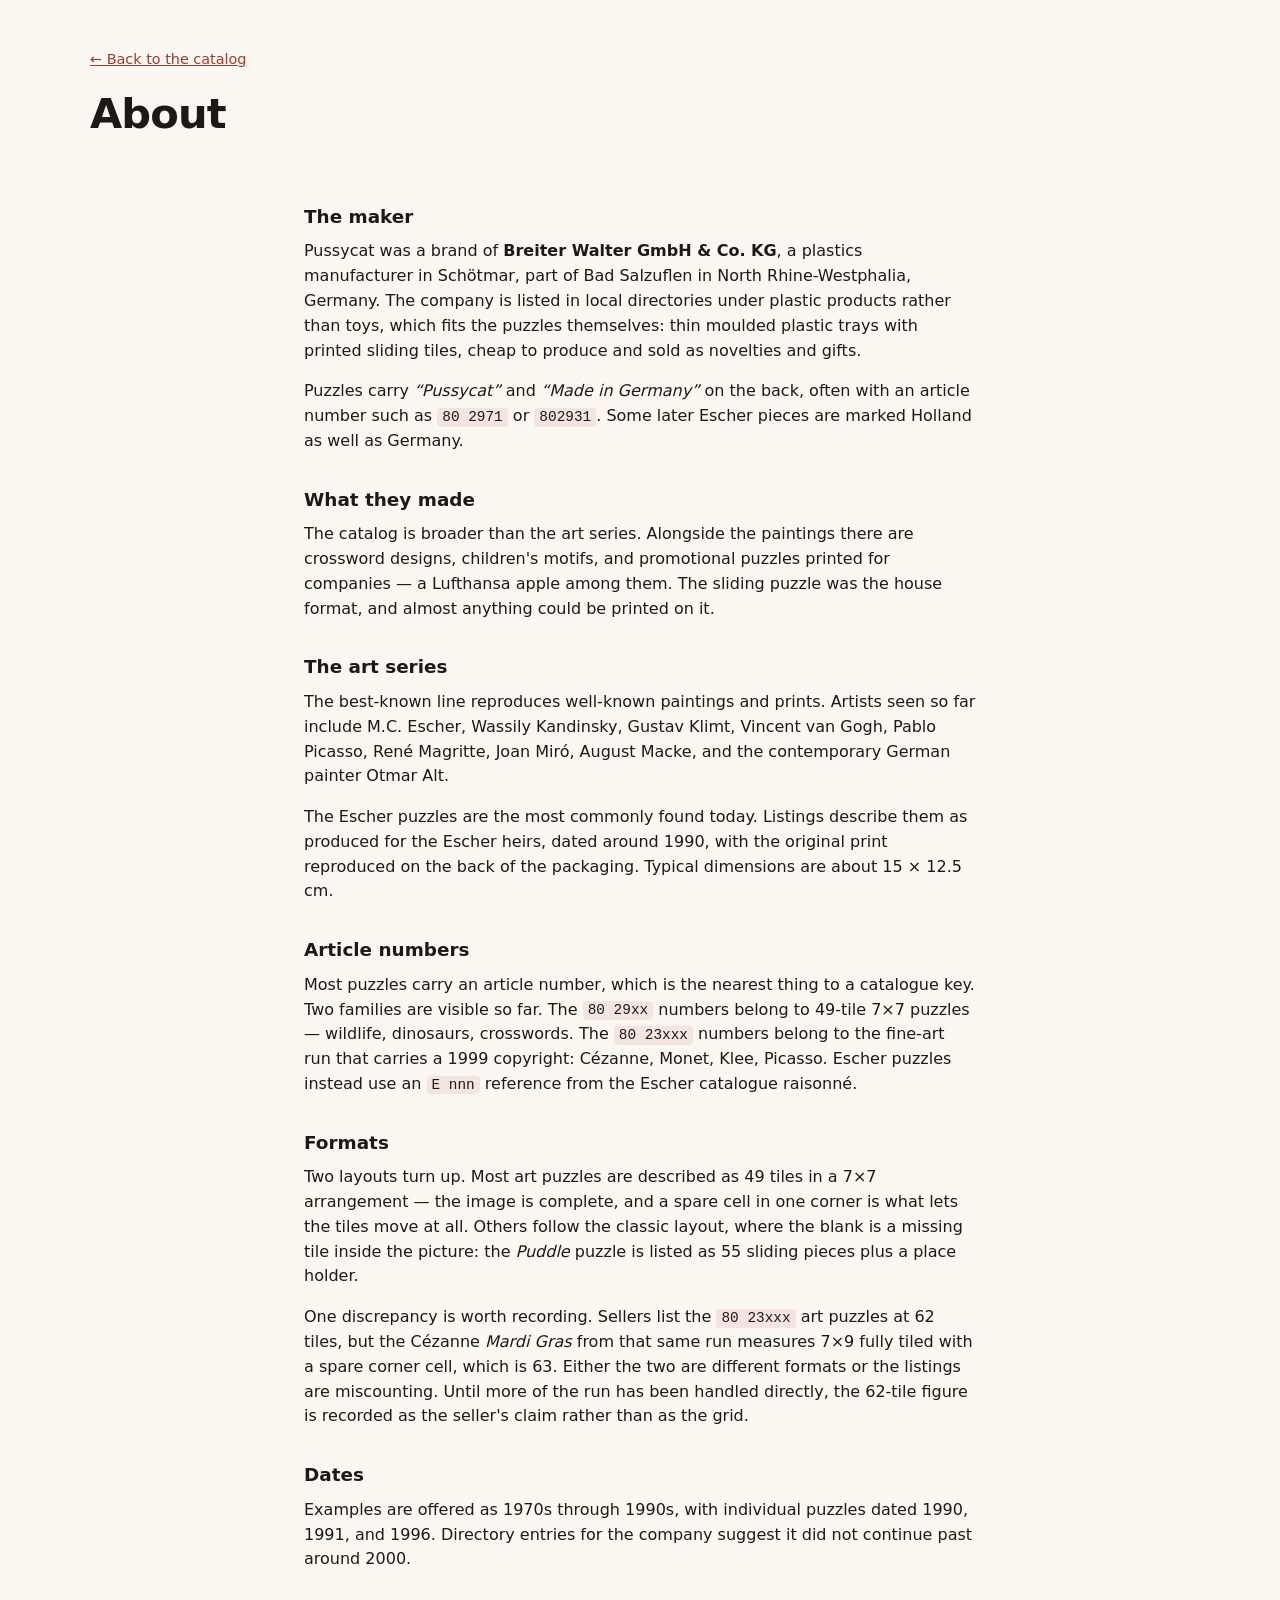
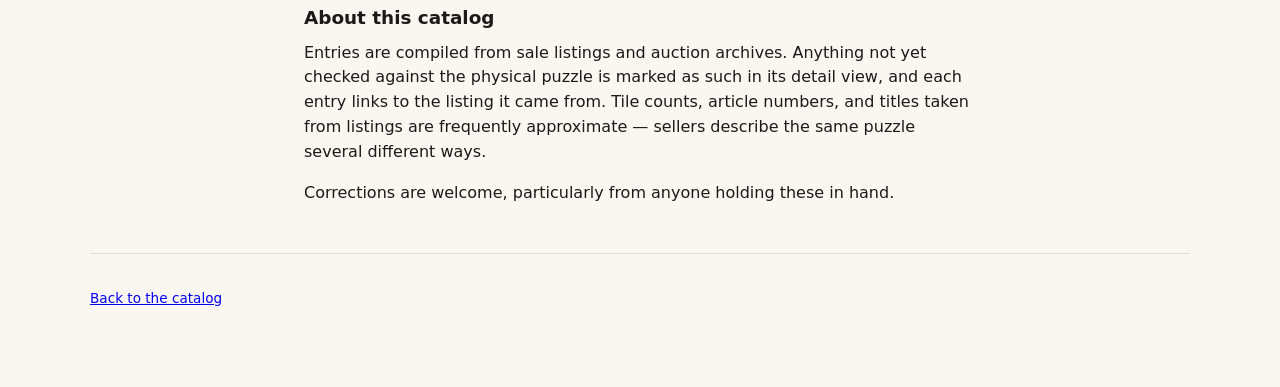
==== src/about.html @ fff062f6 "Expand catalog to 52 entries with images, add checklist page Scraped the eBay listing corpus (57 lis" ====
<!DOCTYPE html>
<html lang="en">
<head>
  <meta charset="utf-8">
  <meta name="viewport" content="width=device-width, initial-scale=1">
  <title>About — Pussycat Slide Puzzles</title>
  <meta name="description" content="About Pussycat, the Bad Salzuflen maker of sliding tile puzzles.">
  <link rel="stylesheet" href="assets/css/style.css">
</head>
<body>
  <header class="masthead">
    <p class="masthead__back"><a href="index.html">← Back to the catalog</a></p>
    <h1 class="masthead__title">About</h1>
  </header>

  <main class="prose">
    <h2>The maker</h2>
    <p>
      Pussycat was a brand of <strong>Breiter Walter GmbH &amp; Co.&nbsp;KG</strong>,
      a plastics manufacturer in Schötmar, part of Bad Salzuflen in North
      Rhine-Westphalia, Germany. The company is listed in local directories
      under plastic products rather than toys, which fits the puzzles
      themselves: thin moulded plastic trays with printed sliding tiles, cheap
      to produce and sold as novelties and gifts.
    </p>
    <p>
      Puzzles carry <q>Pussycat</q> and <q>Made in Germany</q> on the back,
      often with an article number such as <code>80 2971</code> or
      <code>802931</code>. Some later Escher pieces are marked Holland as well
      as Germany.
    </p>

    <h2>What they made</h2>
    <p>
      The catalog is broader than the art series. Alongside the paintings there
      are crossword designs, children's motifs, and promotional puzzles printed
      for companies — a Lufthansa apple among them. The sliding puzzle was the
      house format, and almost anything could be printed on it.
    </p>

    <h2>The art series</h2>
    <p>
      The best-known line reproduces well-known paintings and prints. Artists
      seen so far include M.C. Escher, Wassily Kandinsky, Gustav Klimt, Vincent
      van Gogh, Pablo Picasso, René Magritte, Joan Miró, August Macke, and the
      contemporary German painter Otmar Alt.
    </p>
    <p>
      The Escher puzzles are the most commonly found today. Listings describe
      them as produced for the Escher heirs, dated around 1990, with the
      original print reproduced on the back of the packaging. Typical
      dimensions are about 15 × 12.5 cm.
    </p>

    <h2>Article numbers</h2>
    <p>
      Most puzzles carry an article number, which is the nearest thing to a
      catalogue key. Two families are visible so far. The <code>80&nbsp;29xx</code>
      numbers belong to 49-tile 7×7 puzzles — wildlife, dinosaurs, crosswords.
      The <code>80&nbsp;23xxx</code> numbers belong to the fine-art run that
      carries a 1999 copyright: Cézanne, Monet, Klee, Picasso. Escher puzzles
      instead use an <code>E&nbsp;nnn</code> reference from the Escher
      catalogue raisonné.
    </p>

    <h2>Formats</h2>
    <p>
      Two layouts turn up. Most art puzzles are described as 49 tiles in a 7×7
      arrangement — the image is complete, and a spare cell in one corner is
      what lets the tiles move at all. Others follow the classic layout, where
      the blank is a missing tile inside the picture: the <em>Puddle</em>
      puzzle is listed as 55 sliding pieces plus a place holder.
    </p>
    <p>
      One discrepancy is worth recording. Sellers list the
      <code>80&nbsp;23xxx</code> art puzzles at 62 tiles, but the Cézanne
      <em>Mardi Gras</em> from that same run measures 7×9 fully tiled with a
      spare corner cell, which is 63. Either the two are different formats or
      the listings are miscounting. Until more of the run has been handled
      directly, the 62-tile figure is recorded as the seller's claim rather
      than as the grid.
    </p>

    <h2>Dates</h2>
    <p>
      Examples are offered as 1970s through 1990s, with individual puzzles
      dated 1990, 1991, and 1996. Directory entries for the company suggest it
      did not continue past around 2000.
    </p>

    <h2>About this catalog</h2>
    <p>
      Entries are compiled from sale listings and auction archives. Anything
      not yet checked against the physical puzzle is marked as such in its
      detail view, and each entry links to the listing it came from. Tile
      counts, article numbers, and titles taken from listings are frequently
      approximate — sellers describe the same puzzle several different ways.
    </p>
    <p>
      Corrections are welcome, particularly from anyone holding these in hand.
    </p>
  </main>

  <footer class="colophon">
    <p><a href="index.html">Back to the catalog</a></p>
  </footer>
</body>
</html>
---- src/assets/css/style.css ----
/* Pussycat slide puzzle catalog
   Plain CSS, no build step (D-005). */

:root {
  --ink: #1c1a18;
  --ink-soft: #6b6560;
  --paper: #faf7f2;
  --card: #ffffff;
  --line: #e2dcd3;
  --accent: #9c3d2e;
  --accent-soft: #f3e4e0;
  --radius: 10px;
  --shadow: 0 1px 2px rgba(28, 26, 24, 0.06), 0 6px 16px rgba(28, 26, 24, 0.06);
}

@media (prefers-color-scheme: dark) {
  :root {
    --ink: #f0ece6;
    --ink-soft: #a49d95;
    --paper: #171513;
    --card: #211e1b;
    --line: #35302b;
    --accent: #e08573;
    --accent-soft: #3a2621;
    --shadow: 0 1px 2px rgba(0, 0, 0, 0.4), 0 6px 16px rgba(0, 0, 0, 0.3);
  }
}

* { box-sizing: border-box; }

body {
  margin: 0;
  padding: 0 1.25rem 4rem;
  background: var(--paper);
  color: var(--ink);
  font: 16px/1.55 system-ui, -apple-system, "Segoe UI", sans-serif;
}

main, .masthead, .colophon { max-width: 1100px; margin-inline: auto; }

/* Masthead ---------------------------------------------------------------- */

.masthead { padding: 3rem 0 1.5rem; }

.masthead__title {
  margin: 0;
  font-size: clamp(1.9rem, 4vw, 2.6rem);
  letter-spacing: -0.02em;
}

.masthead__tagline { margin: 0.4rem 0 0; color: var(--ink-soft); }

/* Controls ---------------------------------------------------------------- */

.controls {
  border-top: 1px solid var(--line);
  border-bottom: 1px solid var(--line);
  padding: 1.25rem 0;
  margin-bottom: 1.5rem;
}

.controls__row {
  display: flex;
  gap: 1rem;
  flex-wrap: wrap;
  margin-bottom: 1rem;
}

.field { display: flex; flex-direction: column; gap: 0.35rem; flex: 1 1 18rem; }
.field--narrow { flex: 0 1 11rem; }

.field__label {
  font-size: 0.78rem;
  text-transform: uppercase;
  letter-spacing: 0.06em;
  color: var(--ink-soft);
}

input[type="search"], select {
  font: inherit;
  color: inherit;
  padding: 0.55rem 0.7rem;
  background: var(--card);
  border: 1px solid var(--line);
  border-radius: var(--radius);
}

input[type="search"]:focus-visible,
select:focus-visible,
.chip:focus-visible,
button:focus-visible {
  outline: 2px solid var(--accent);
  outline-offset: 2px;
}

.filters { display: flex; flex-wrap: wrap; gap: 1.25rem 2rem; }

.filter { border: 0; padding: 0; margin: 0; }

.filter__legend {
  padding: 0;
  font-size: 0.78rem;
  text-transform: uppercase;
  letter-spacing: 0.06em;
  color: var(--ink-soft);
  margin-bottom: 0.45rem;
}

.filter__options { display: flex; flex-wrap: wrap; gap: 0.4rem; }

.chip {
  font: inherit;
  font-size: 0.88rem;
  color: inherit;
  background: var(--card);
  border: 1px solid var(--line);
  border-radius: 999px;
  padding: 0.3rem 0.75rem;
  cursor: pointer;
}

.chip:hover { border-color: var(--accent); }

.chip[aria-pressed="true"] {
  background: var(--accent-soft);
  border-color: var(--accent);
  color: var(--accent);
  font-weight: 600;
}

.clear {
  margin-top: 1rem;
  font: inherit;
  font-size: 0.85rem;
  color: var(--accent);
  background: none;
  border: 0;
  padding: 0;
  cursor: pointer;
  text-decoration: underline;
}

/* Grid -------------------------------------------------------------------- */

.count, .status, .empty { color: var(--ink-soft); font-size: 0.9rem; }
.status:empty { display: none; }
.count { margin: 0 0 1rem; }
.empty { padding: 3rem 0; text-align: center; }

.grid {
  display: grid;
  grid-template-columns: repeat(auto-fill, minmax(200px, 1fr));
  gap: 1.25rem;
}

.card { margin: 0; display: flex; }
.card[hidden] { display: none; }

.card__open {
  display: flex;
  flex-direction: column;
  width: 100%;
  height: 100%;
  padding: 0;
  text-align: left;
  font: inherit;
  color: inherit;
  background: var(--card);
  border: 1px solid var(--line);
  border-radius: var(--radius);
  overflow: hidden;
  cursor: pointer;
  transition: transform 0.12s ease, box-shadow 0.12s ease;
}

.card__open:hover {
  transform: translateY(-2px);
  box-shadow: var(--shadow);
  border-color: var(--accent);
}

.card__media {
  display: block;
  width: 100%;
  aspect-ratio: 4 / 3;
  background: var(--accent-soft);
  overflow: hidden;
}

/* The ratio is pinned on the image itself, not just the wrapper: listing
   photos arrive in wildly different shapes and would otherwise set the card
   height, leaving the grid ragged. */
.card__media img {
  display: block;
  width: 100%;
  height: 100%;
  aspect-ratio: 4 / 3;
  object-fit: cover;
}

.card__media--empty {
  display: grid;
  place-items: center;
  color: var(--ink-soft);
}

.card__placeholder { font-size: 1.1rem; letter-spacing: 0.05em; }

.card__body { display: block; padding: 0.8rem 0.9rem 1rem; }
.card__name { display: block; font-weight: 600; }
.card__artist { display: block; color: var(--ink-soft); font-size: 0.9rem; }

.card__meta {
  display: block;
  margin-top: 0.4rem;
  font-size: 0.8rem;
  color: var(--ink-soft);
}

/* Detail modal ------------------------------------------------------------ */

.detail {
  width: min(680px, calc(100vw - 2rem));
  padding: 0;
  border: 1px solid var(--line);
  border-radius: var(--radius);
  background: var(--card);
  color: var(--ink);
}

.detail::backdrop { background: rgba(0, 0, 0, 0.55); }

.modal { padding: 1.75rem; position: relative; }

.modal__close {
  position: absolute;
  top: 0.6rem;
  right: 0.75rem;
  font-size: 1.6rem;
  line-height: 1;
  color: var(--ink-soft);
  background: none;
  border: 0;
  cursor: pointer;
}

.modal__title { margin: 0 2rem 1rem 0; font-size: 1.5rem; }

.modal__images {
  display: grid;
  grid-template-columns: repeat(auto-fit, minmax(220px, 1fr));
  gap: 0.75rem;
}

.modal__images:empty { display: none; }

.modal__image { width: 100%; border-radius: 6px; display: block; }

.facts {
  display: grid;
  grid-template-columns: auto 1fr;
  gap: 0.35rem 1rem;
  margin: 1.25rem 0 0;
}

.facts dt { color: var(--ink-soft); font-size: 0.85rem; }
.facts dd { margin: 0; }

.modal__description { margin: 1.25rem 0 0; }

.modal__sources { margin: 1.25rem 0 0; font-size: 0.82rem; color: var(--ink-soft); }
.modal__sources a { color: var(--accent); }

.modal__unverified {
  margin: -0.5rem 0 1rem;
  padding: 0.5rem 0.7rem;
  font-size: 0.82rem;
  color: var(--ink-soft);
  background: var(--accent-soft);
  border-radius: 6px;
}

/* About page -------------------------------------------------------------- */

.masthead__back { margin: 0 0 0.75rem; font-size: 0.9rem; }
.masthead__back a, .masthead__tagline a { color: var(--accent); }

/* Checklist --------------------------------------------------------------- */

.checklist { max-width: 46rem; columns: 2; column-gap: 2.5rem; }

.checklist__group { break-inside: avoid; margin: 0 0 1.5rem; }

.checklist__heading {
  margin: 0 0 0.4rem;
  font-size: 0.95rem;
  border-bottom: 1px solid var(--line);
  padding-bottom: 0.2rem;
}

.checklist__tally { float: right; color: var(--ink-soft); font-weight: 400; }

.checklist__list { list-style: none; margin: 0; padding: 0; }

.checklist__item {
  display: grid;
  grid-template-columns: 1.1rem 1fr;
  gap: 0.1rem 0.5rem;
  padding: 0.22rem 0;
  font-size: 0.88rem;
}

.checklist__box {
  width: 0.85rem;
  height: 0.85rem;
  margin-top: 0.2rem;
  border: 1px solid var(--ink-soft);
  border-radius: 2px;
  text-align: center;
  line-height: 0.8rem;
  font-size: 0.8rem;
}

.checklist__item.is-owned .checklist__name { font-weight: 600; }

.checklist__notes {
  grid-column: 2;
  font-size: 0.75rem;
  color: var(--ink-soft);
}

.checklist__notes:empty { display: none; }

@media (max-width: 640px) {
  .checklist { columns: 1; }
}

@media print {
  .no-print { display: none; }
  body { padding: 0; font-size: 11pt; background: #fff; color: #000; }
  .checklist__box { border-color: #000; }
  .checklist__notes { color: #444; }
}

.prose { max-width: 42rem; }
.prose h2 { margin: 2rem 0 0.5rem; font-size: 1.15rem; }
.prose p { margin: 0 0 1rem; }
.prose code { font-size: 0.9em; background: var(--accent-soft); padding: 0.1em 0.35em; border-radius: 4px; }
.prose q { font-style: italic; }

/* Colophon ---------------------------------------------------------------- */

.colophon {
  margin-top: 3rem;
  padding-top: 1.25rem;
  border-top: 1px solid var(--line);
  font-size: 0.85rem;
  color: var(--ink-soft);
}

.colophon code { font-size: 0.95em; }
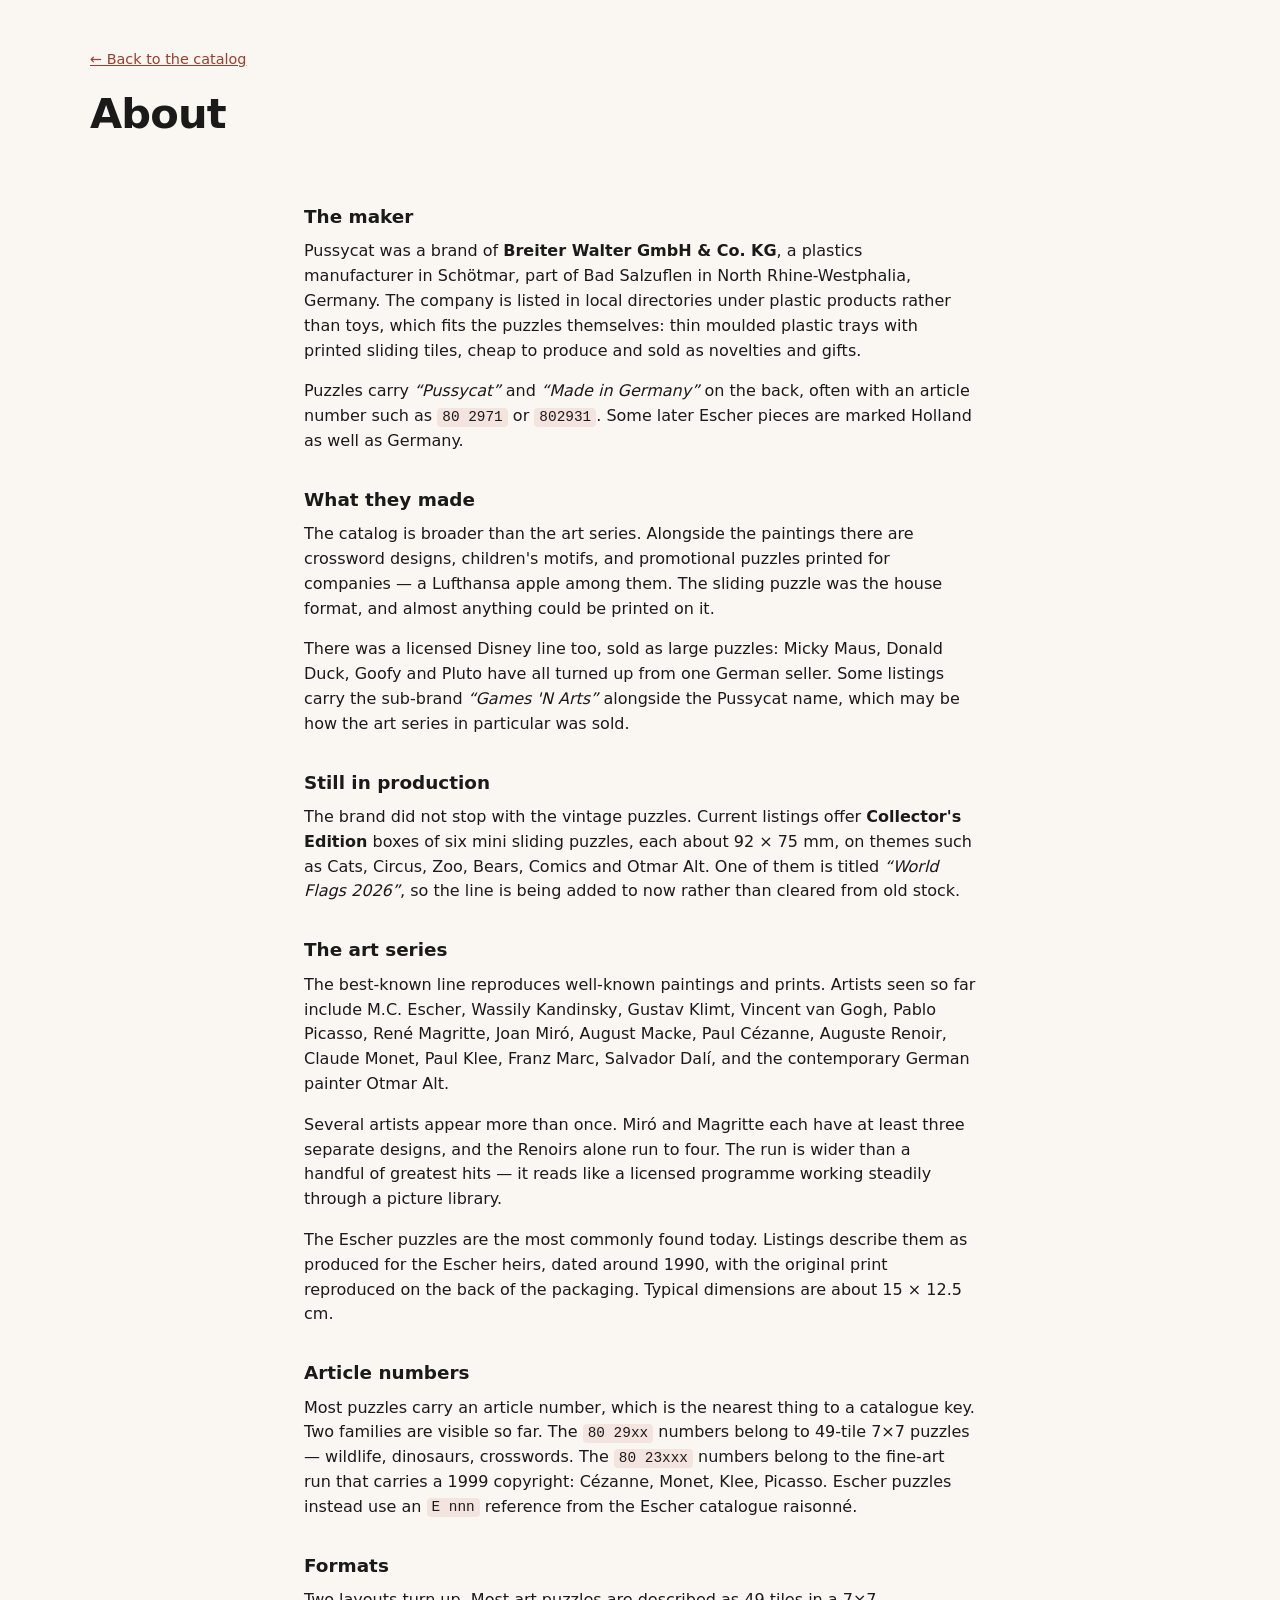
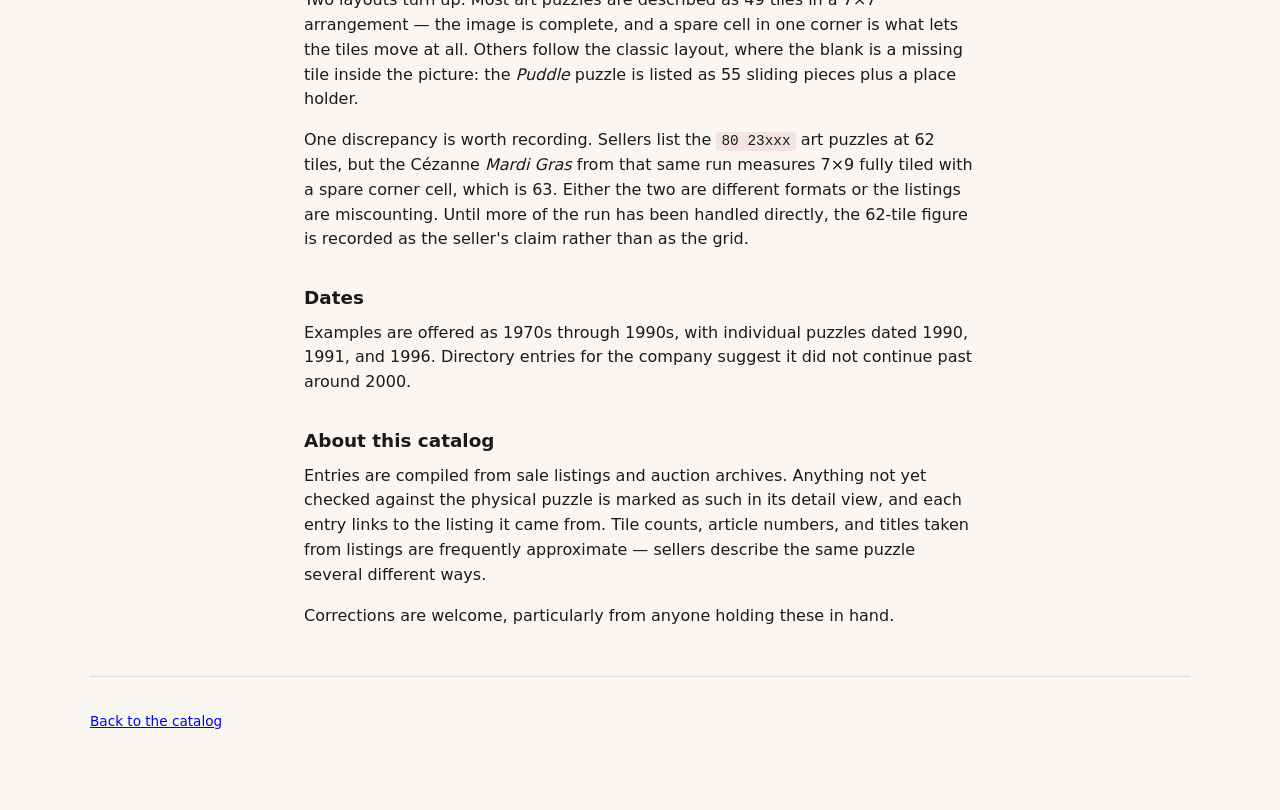
==== commit 8471dc8a: "new puzzles and puzzle management added (WIP)" ====
--- a/src/about.html
+++ b/src/about.html
@@ -37,13 +37,36 @@
       for companies — a Lufthansa apple among them. The sliding puzzle was the
       house format, and almost anything could be printed on it.
     </p>
+    <p>
+      There was a licensed Disney line too, sold as large puzzles: Micky Maus,
+      Donald Duck, Goofy and Pluto have all turned up from one German seller.
+      Some listings carry the sub-brand <q>Games&nbsp;'N Arts</q> alongside the
+      Pussycat name, which may be how the art series in particular was sold.
+    </p>
+
+    <h2>Still in production</h2>
+    <p>
+      The brand did not stop with the vintage puzzles. Current listings offer
+      <strong>Collector's Edition</strong> boxes of six mini sliding puzzles,
+      each about 92&nbsp;×&nbsp;75&nbsp;mm, on themes such as Cats, Circus,
+      Zoo, Bears, Comics and Otmar Alt. One of them is titled
+      <q>World Flags 2026</q>, so the line is being added to now rather than
+      cleared from old stock.
+    </p>
 
     <h2>The art series</h2>
     <p>
       The best-known line reproduces well-known paintings and prints. Artists
       seen so far include M.C. Escher, Wassily Kandinsky, Gustav Klimt, Vincent
-      van Gogh, Pablo Picasso, René Magritte, Joan Miró, August Macke, and the
-      contemporary German painter Otmar Alt.
+      van Gogh, Pablo Picasso, René Magritte, Joan Miró, August Macke, Paul
+      Cézanne, Auguste Renoir, Claude Monet, Paul Klee, Franz Marc, Salvador
+      Dalí, and the contemporary German painter Otmar Alt.
+    </p>
+    <p>
+      Several artists appear more than once. Miró and Magritte each have at
+      least three separate designs, and the Renoirs alone run to four. The run
+      is wider than a handful of greatest hits — it reads like a licensed
+      programme working steadily through a picture library.
     </p>
     <p>
       The Escher puzzles are the most commonly found today. Listings describe
--- a/src/assets/css/style.css
+++ b/src/assets/css/style.css
@@ -246,15 +246,39 @@
 
 .modal__title { margin: 0 2rem 1rem 0; font-size: 1.5rem; }
 
-.modal__images {
-  display: grid;
-  grid-template-columns: repeat(auto-fit, minmax(220px, 1fr));
-  gap: 0.75rem;
-}
-
-.modal__images:empty { display: none; }
-
-.modal__image { width: 100%; border-radius: 6px; display: block; }
+.gallery { margin-bottom: 0.25rem; }
+
+.gallery__main {
+  display: block;
+  width: 100%;
+  max-height: 55vh;
+  object-fit: contain;
+  border-radius: 6px;
+  background: var(--accent-soft);
+}
+
+.gallery__thumbs {
+  display: flex;
+  flex-wrap: wrap;
+  gap: 0.4rem;
+  margin-top: 0.5rem;
+}
+
+.gallery__thumb {
+  width: 62px;
+  height: 62px;
+  padding: 0;
+  border: 2px solid transparent;
+  border-radius: 5px;
+  background: var(--accent-soft);
+  cursor: pointer;
+  overflow: hidden;
+}
+
+.gallery__thumb img { width: 100%; height: 100%; object-fit: cover; display: block; }
+
+.gallery__thumb[aria-selected="true"] { border-color: var(--accent); }
+.gallery__thumb:hover { border-color: var(--ink-soft); }
 
 .facts {
   display: grid;
@@ -347,6 +371,13 @@
 .prose p { margin: 0 0 1rem; }
 .prose code { font-size: 0.9em; background: var(--accent-soft); padding: 0.1em 0.35em; border-radius: 4px; }
 .prose q { font-style: italic; }
+.prose a { color: var(--accent); }
+
+.callout {
+  padding: 0.8rem 1rem;
+  background: var(--accent-soft);
+  border-radius: var(--radius);
+}
 
 /* Colophon ---------------------------------------------------------------- */
 
@@ -359,3 +390,248 @@
 }
 
 .colophon code { font-size: 0.95em; }
+
+/* Annotate mode ----------------------------------------------------------- */
+
+.controls__row--end {
+  align-items: center;
+  justify-content: space-between;
+  margin-bottom: 0;
+  gap: 0.75rem;
+}
+.controls__row--end .clear { margin-top: 0; }
+
+.annotate-toggle {
+  font: inherit;
+  font-size: 0.85rem;
+  font-weight: 600;
+  margin-left: auto;
+  padding: 0.4rem 0.9rem;
+  color: var(--accent);
+  background: none;
+  border: 1px solid var(--accent);
+  border-radius: 999px;
+  cursor: pointer;
+}
+.annotate-toggle:hover { background: var(--accent-soft); }
+.annotate-toggle[aria-pressed="true"] {
+  background: var(--accent);
+  color: var(--paper);
+}
+
+.annobar {
+  border: 1px solid var(--accent);
+  background: var(--accent-soft);
+  border-radius: var(--radius);
+  padding: 0.9rem 1rem;
+  margin-bottom: 1.5rem;
+}
+.annobar[hidden] { display: none; }
+
+.annobar__inner {
+  display: flex;
+  flex-wrap: wrap;
+  gap: 0.75rem;
+  align-items: center;
+  justify-content: space-between;
+}
+
+.annobar__counts { font-size: 0.9rem; }
+.annobar__size { color: var(--ink-soft); margin-left: 0.5rem; font-size: 0.85rem; }
+.annobar__idle { color: var(--ink-soft); }
+
+.annobar__actions { display: flex; gap: 0.5rem; flex-wrap: wrap; }
+
+.annobar__btn, .annoedit__btn {
+  font: inherit;
+  font-size: 0.85rem;
+  padding: 0.35rem 0.8rem;
+  border: 1px solid var(--accent);
+  border-radius: 6px;
+  background: var(--card);
+  color: var(--accent);
+  cursor: pointer;
+}
+.annobar__btn:hover, .annoedit__btn:hover { background: var(--accent-soft); }
+.annobar__btn--quiet, .annoedit__btn--quiet {
+  border-color: var(--line);
+  color: var(--ink-soft);
+}
+
+.annobar__notes { display: block; margin-top: 0.85rem; }
+.annobar__notes textarea {
+  width: 100%;
+  font: inherit;
+  font-size: 0.9rem;
+  margin-top: 0.3rem;
+  padding: 0.45rem 0.6rem;
+  border: 1px solid var(--line);
+  border-radius: 6px;
+  background: var(--card);
+  color: var(--ink);
+  resize: vertical;
+}
+
+.annobar__warning {
+  margin: 0.75rem 0 0;
+  font-size: 0.85rem;
+  font-weight: 600;
+  color: var(--accent);
+}
+.annobar__warning--error { color: #b3261e; }
+
+/* Cards while annotating */
+
+.card--draggable .card__open { cursor: grab; }
+.card--draggable { position: relative; }
+.card.is-dragging { opacity: 0.4; }
+.card.is-drop-target .card__open { outline: 2px dashed var(--accent); outline-offset: 2px; }
+
+.card--deleted .card__open { opacity: 0.45; }
+.card--deleted .card__name { text-decoration: line-through; }
+
+.card__badge {
+  position: absolute;
+  top: 0.5rem;
+  left: 0.5rem;
+  background: var(--accent);
+  color: var(--paper);
+  font-size: 0.7rem;
+  font-weight: 700;
+  text-transform: uppercase;
+  letter-spacing: 0.05em;
+  padding: 0.15rem 0.45rem;
+  border-radius: 4px;
+}
+
+/* The per-entry editor */
+
+.annoedit {
+  border: 0;
+  border-radius: var(--radius);
+  padding: 0;
+  width: min(46rem, 92vw);
+  max-height: 88vh;
+  background: var(--card);
+  color: var(--ink);
+  box-shadow: var(--shadow);
+}
+.annoedit::backdrop { background: rgba(0, 0, 0, 0.55); }
+
+.annoedit__form { padding: 1.25rem 1.5rem 1.75rem; }
+
+.annoedit__head {
+  display: flex;
+  align-items: flex-start;
+  justify-content: space-between;
+  gap: 1rem;
+  border-bottom: 1px solid var(--line);
+  padding-bottom: 0.75rem;
+}
+.annoedit__title { margin: 0; font-size: 1.3rem; }
+.annoedit__id { margin: 0.2rem 0 0; font-size: 0.8rem; color: var(--ink-soft); }
+
+.annoedit__close {
+  font: inherit;
+  font-size: 1.6rem;
+  line-height: 1;
+  background: none;
+  border: 0;
+  color: var(--ink-soft);
+  cursor: pointer;
+  padding: 0 0.25rem;
+}
+
+.annoedit.is-deleted .annoedit__title { text-decoration: line-through; opacity: 0.6; }
+
+.annoedit__section { margin-top: 1.4rem; }
+
+.annoedit__legend {
+  margin: 0 0 0.6rem;
+  font-size: 0.78rem;
+  text-transform: uppercase;
+  letter-spacing: 0.06em;
+  color: var(--ink-soft);
+}
+
+.annoedit__field { display: block; margin-bottom: 0.9rem; }
+.annoedit__field.is-changed { border-left: 3px solid var(--accent); padding-left: 0.6rem; }
+
+.annoedit__field input[type="text"],
+.annoedit__field input[type="url"],
+.annoedit__field input[type="number"],
+.annoedit__field select,
+.annoedit__field textarea,
+.annoedit__input {
+  width: 100%;
+  font: inherit;
+  font-size: 0.92rem;
+  margin-top: 0.25rem;
+  padding: 0.4rem 0.55rem;
+  border: 1px solid var(--line);
+  border-radius: 6px;
+  background: var(--paper);
+  color: var(--ink);
+}
+.annoedit__field textarea { resize: vertical; }
+
+.annoedit__grid { display: flex; align-items: center; gap: 0.5rem; margin-top: 0.25rem; }
+.annoedit__grid input { width: 5rem; }
+
+.annoedit__check { display: flex; align-items: center; gap: 0.5rem; }
+.annoedit__check input { margin: 0; }
+.annoedit__field.annoedit__check { margin-bottom: 0.6rem; }
+
+.annoedit__hint {
+  display: block;
+  font-size: 0.8rem;
+  color: var(--ink-soft);
+  margin-top: 0.2rem;
+}
+
+.annoedit__reasons {
+  margin-top: 0.6rem;
+  padding-left: 1.6rem;
+  display: flex;
+  flex-wrap: wrap;
+  gap: 0.9rem;
+  align-items: center;
+}
+.annoedit__reasons[hidden] { display: none; }
+.annoedit__radio { display: flex; align-items: center; gap: 0.35rem; font-size: 0.9rem; }
+.annoedit__reasons .annoedit__input { flex: 1 1 100%; }
+
+.annoedit__images {
+  display: flex;
+  flex-wrap: wrap;
+  gap: 0.9rem;
+  margin-bottom: 0.75rem;
+}
+.annoedit__image {
+  margin: 0;
+  width: 8.5rem;
+  display: flex;
+  flex-direction: column;
+  gap: 0.35rem;
+}
+.annoedit__image img {
+  width: 100%;
+  aspect-ratio: 4 / 3;
+  object-fit: cover;
+  border-radius: 6px;
+  border: 1px solid var(--line);
+  background: var(--paper);
+}
+.annoedit__image.is-pending img { border-color: var(--accent); border-width: 2px; }
+.annoedit__image figcaption {
+  font-size: 0.72rem;
+  color: var(--ink-soft);
+  word-break: break-all;
+}
+.annoedit__new {
+  color: var(--accent);
+  font-weight: 700;
+  font-style: normal;
+  text-transform: uppercase;
+}
+.annoedit__empty { color: var(--ink-soft); font-size: 0.9rem; margin: 0 0 0.75rem; }
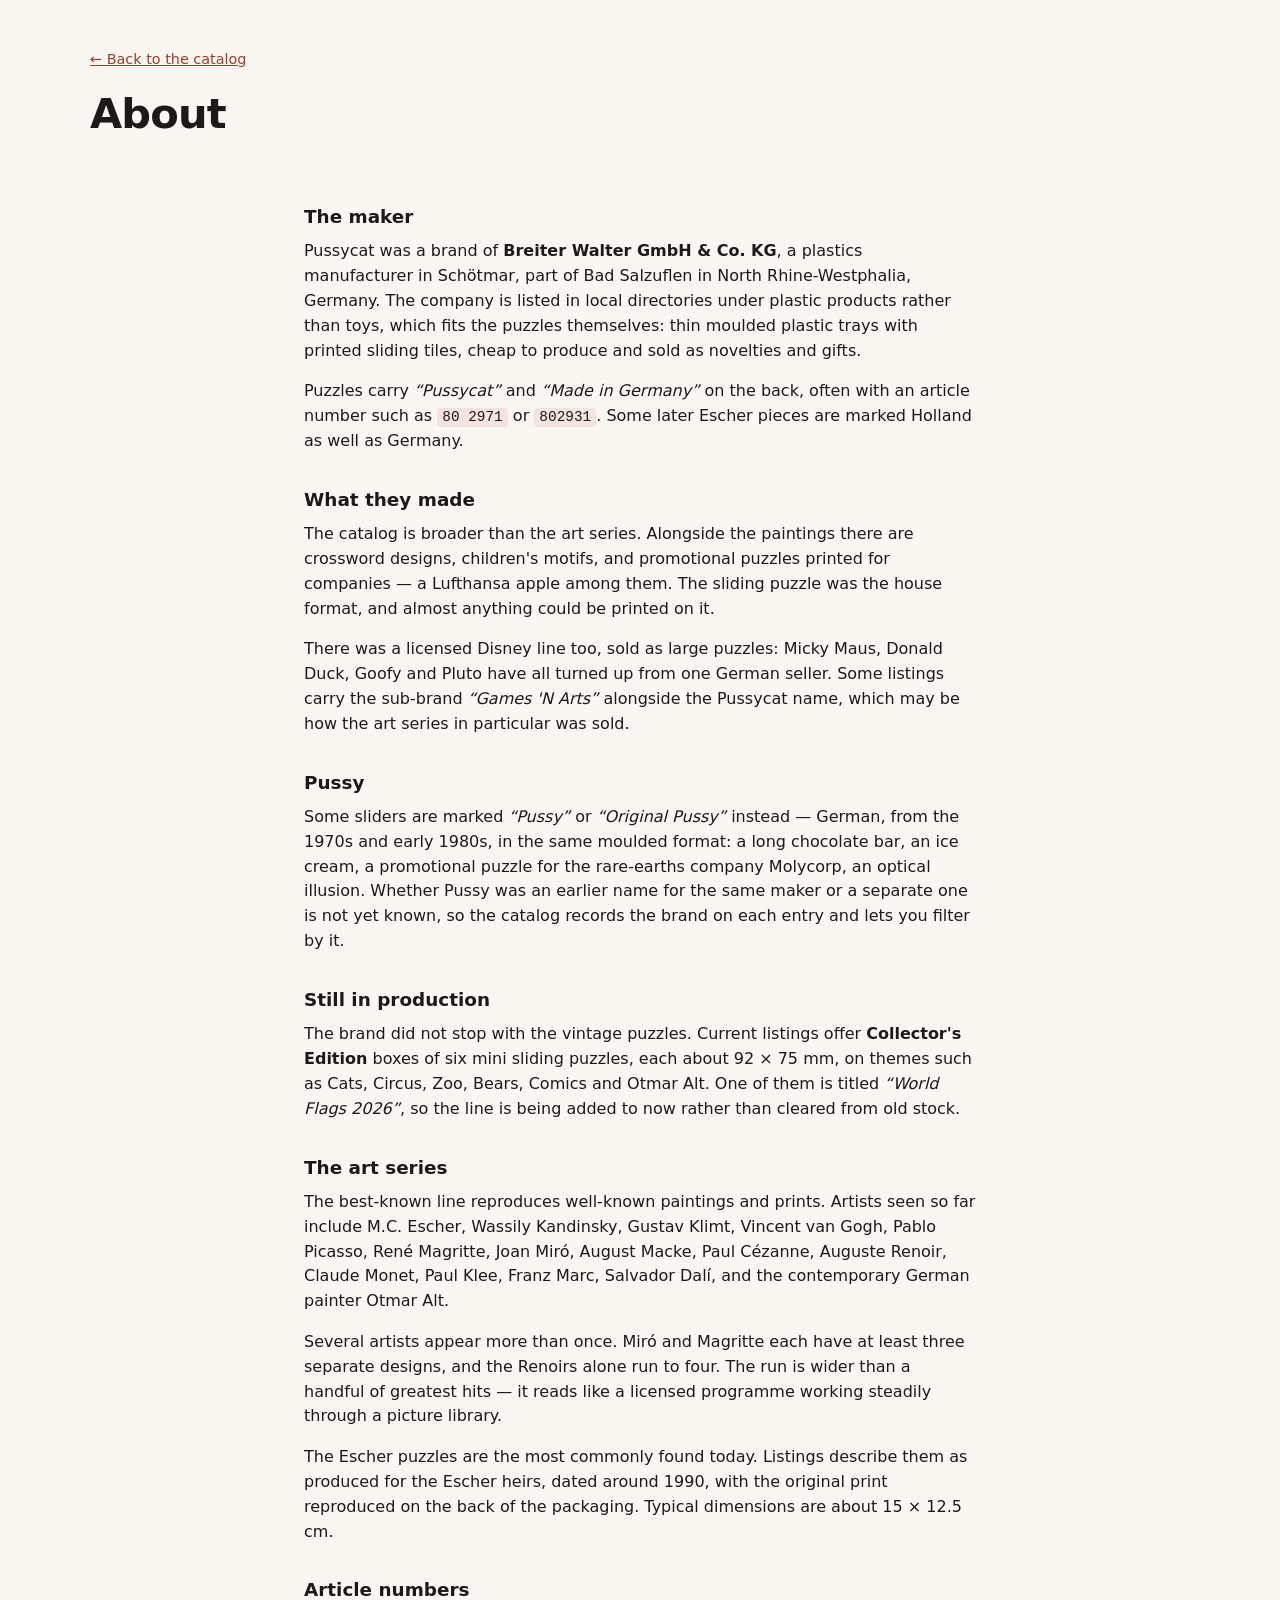
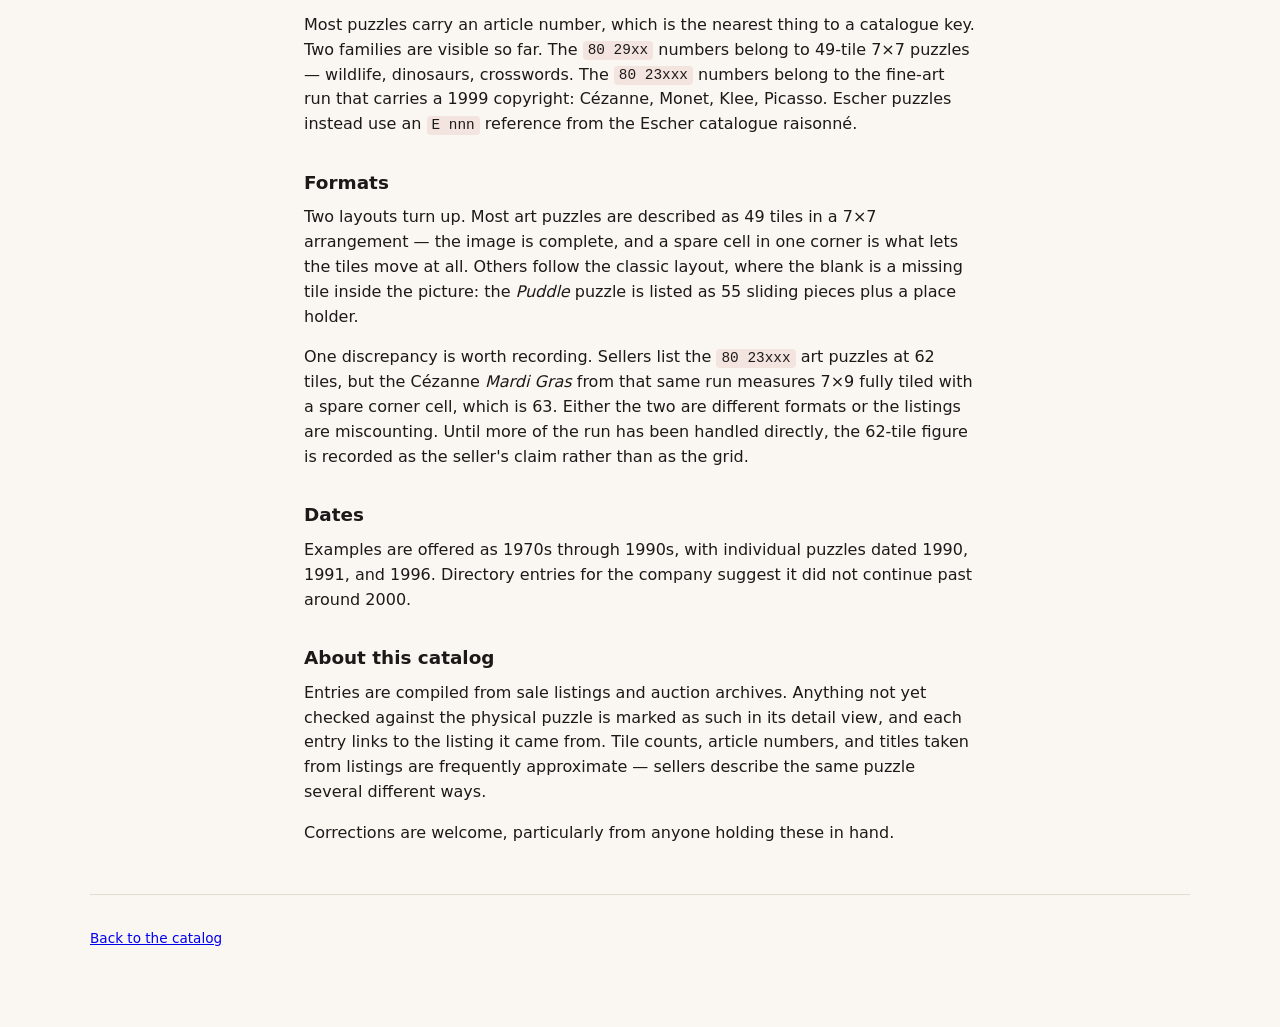
==== commit 7adc813b: "Catalog the Pussy brand, and add 18 puzzles from a new scan Searching "Pussy" as well as "Pussycat" " ====
--- a/src/about.html
+++ b/src/about.html
@@ -42,6 +42,16 @@
       Donald Duck, Goofy and Pluto have all turned up from one German seller.
       Some listings carry the sub-brand <q>Games&nbsp;'N Arts</q> alongside the
       Pussycat name, which may be how the art series in particular was sold.
+    </p>
+
+    <h2>Pussy</h2>
+    <p>
+      Some sliders are marked <q>Pussy</q> or <q>Original Pussy</q> instead —
+      German, from the 1970s and early 1980s, in the same moulded format: a
+      long chocolate bar, an ice cream, a promotional puzzle for the
+      rare-earths company Molycorp, an optical illusion. Whether Pussy was an
+      earlier name for the same maker or a separate one is not yet known, so
+      the catalog records the brand on each entry and lets you filter by it.
     </p>
 
     <h2>Still in production</h2>
--- a/src/assets/css/style.css
+++ b/src/assets/css/style.css
@@ -326,12 +326,55 @@
 
 .checklist__list { list-style: none; margin: 0; padding: 0; }
 
+.checklist__tools {
+  display: flex;
+  gap: 0.5rem;
+  flex-wrap: wrap;
+  margin-bottom: 1rem;
+}
+
 .checklist__item {
+  position: relative;
   display: grid;
   grid-template-columns: 1.1rem 1fr;
   gap: 0.1rem 0.5rem;
   padding: 0.22rem 0;
   font-size: 0.88rem;
+  border-radius: 4px;
+}
+
+/* Two targets in one row: the box ticks, the name opens the puzzle. */
+.checklist__tick { display: flex; cursor: pointer; }
+
+.checklist__open {
+  font: inherit;
+  color: inherit;
+  text-align: left;
+  background: none;
+  border: 0;
+  padding: 0;
+  cursor: pointer;
+  display: block;
+}
+
+.checklist__tick:hover ~ .checklist__open .checklist__name,
+.checklist__open:hover .checklist__name { text-decoration: underline; }
+
+.checklist__item:hover { background: var(--accent-soft); }
+
+/* Out of flow so it never takes a grid cell; still focusable for the keyboard. */
+.checklist__input {
+  position: absolute;
+  width: 1px;
+  height: 1px;
+  opacity: 0;
+  margin: 0;
+}
+
+.checklist__input:focus-visible ~ .checklist__box,
+.checklist__open:focus-visible {
+  outline: 2px solid var(--accent);
+  outline-offset: 2px;
 }
 
 .checklist__box {
@@ -341,14 +384,40 @@
   border: 1px solid var(--ink-soft);
   border-radius: 2px;
   text-align: center;
-  line-height: 0.8rem;
+  line-height: 0.75rem;
   font-size: 0.8rem;
 }
 
-.checklist__item.is-owned .checklist__name { font-weight: 600; }
+/* Drawn rather than a text glyph, so it prints the same as it appears. */
+.checklist__item.is-ticked .checklist__box {
+  border-color: var(--accent);
+  background: var(--accent);
+  color: var(--paper);
+}
+/* A literal glyph, not a "\\2713" escape — the escape is too easy to mangle. */
+.checklist__item.is-ticked .checklist__box::after { content: "✓"; }
+
+.checklist__item.is-ticked .checklist__name { font-weight: 600; }
+
+/* What puzzles.json already says, kept clearly apart from the reader's tick. */
+.checklist__recorded {
+  display: inline-block;
+  margin-left: 0.4rem;
+  padding: 0 0.3rem;
+  border: 1px solid var(--line);
+  border-radius: 3px;
+  font-size: 0.65rem;
+  font-weight: 400;
+  text-transform: uppercase;
+  letter-spacing: 0.04em;
+  color: var(--ink-soft);
+  vertical-align: 0.08em;
+}
+
+.checklist__name { display: block; }
 
 .checklist__notes {
-  grid-column: 2;
+  display: block;
   font-size: 0.75rem;
   color: var(--ink-soft);
 }
@@ -363,6 +432,17 @@
   .no-print { display: none; }
   body { padding: 0; font-size: 11pt; background: #fff; color: #000; }
   .checklist__box { border-color: #000; }
+  .checklist__item:hover { background: none; }
+  .checklist__open { cursor: auto; }
+  .checklist__open:hover .checklist__name { text-decoration: none; }
+  .checklist__item.is-ticked .checklist__box {
+    background: #000;
+    border-color: #000;
+    color: #fff;
+    print-color-adjust: exact;
+    -webkit-print-color-adjust: exact;
+  }
+  .checklist__recorded { border-color: #999; color: #555; }
   .checklist__notes { color: #444; }
 }
 
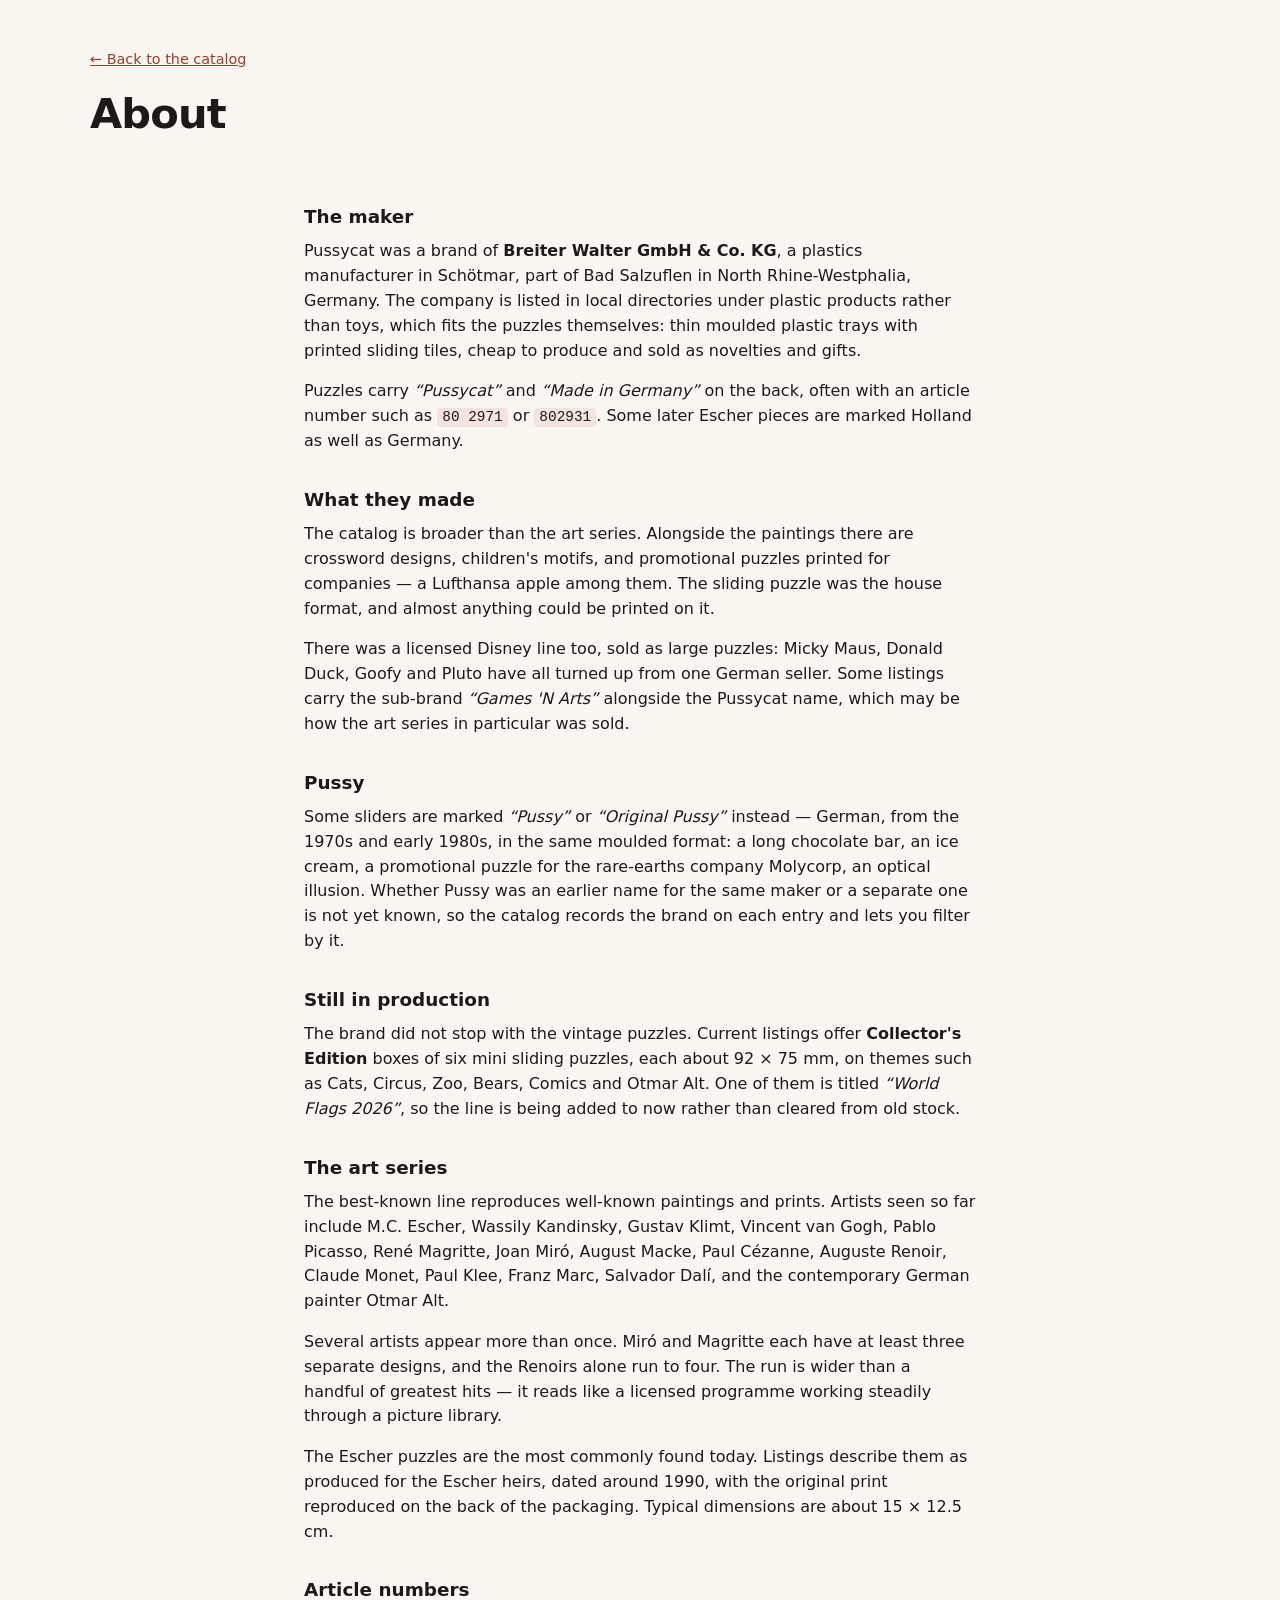
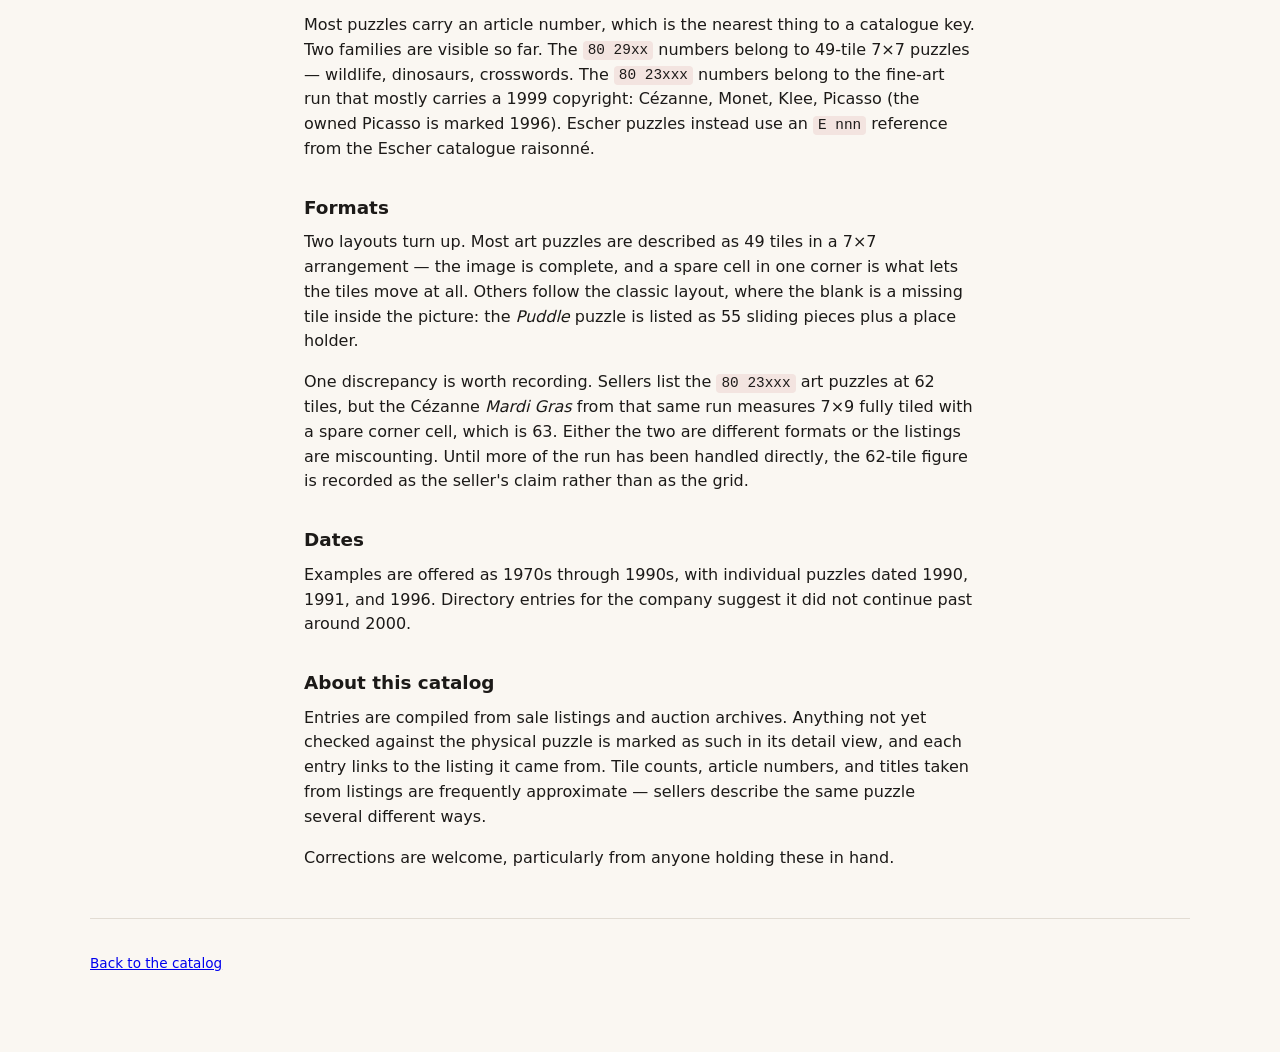
==== commit 3ababd78: "fix(art): review fixes for #11 - images.html: crop and source wording match what was done (whole pai" ====
--- a/src/about.html
+++ b/src/about.html
@@ -91,7 +91,8 @@
       catalogue key. Two families are visible so far. The <code>80&nbsp;29xx</code>
       numbers belong to 49-tile 7×7 puzzles — wildlife, dinosaurs, crosswords.
       The <code>80&nbsp;23xxx</code> numbers belong to the fine-art run that
-      carries a 1999 copyright: Cézanne, Monet, Klee, Picasso. Escher puzzles
+      mostly carries a 1999 copyright: Cézanne, Monet, Klee, Picasso (the owned
+      Picasso is marked 1996). Escher puzzles
       instead use an <code>E&nbsp;nnn</code> reference from the Escher
       catalogue raisonné.
     </p>
--- a/src/assets/css/style.css
+++ b/src/assets/css/style.css
@@ -715,3 +715,154 @@
   text-transform: uppercase;
 }
 .annoedit__empty { color: var(--ink-soft); font-size: 0.9rem; margin: 0 0 0.75rem; }
+
+/* Play mode ---------------------------------------------------------------- */
+
+.play-button {
+  margin: 0 0 1rem;
+  padding: 0.5rem 1.25rem;
+  font: inherit;
+  font-weight: 600;
+  color: var(--card);
+  background: var(--accent);
+  border: 0;
+  border-radius: 6px;
+  cursor: pointer;
+}
+.play-button:focus-visible { outline: 3px solid var(--accent); outline-offset: 2px; }
+
+.play { display: flex; flex-direction: column; align-items: flex-start; gap: 0.75rem; max-width: 100%; }
+
+.play__header {
+  display: flex;
+  flex-wrap: wrap;
+  align-items: center;
+  gap: 0.5rem 1rem;
+  margin-right: 2rem;
+}
+.play__name { flex: 1 1 100%; margin: 0; font-size: 1.25rem; }
+.play__back, .play__shuffle, .play__flip {
+  font: inherit;
+  color: var(--ink);
+  background: var(--accent-soft);
+  border: 1px solid var(--line);
+  border-radius: 6px;
+  padding: 0.25rem 0.8rem;
+  cursor: pointer;
+}
+.play__shuffle {
+  position: relative;
+  overflow: hidden;
+  isolation: isolate;
+  touch-action: none;
+  user-select: none;
+  -webkit-user-select: none;
+  -webkit-touch-callout: none;
+}
+/* Fills left to right while held; snaps back if let go early. */
+.play__shuffle::before {
+  content: "";
+  position: absolute;
+  inset: 0;
+  z-index: -1;
+  background: var(--accent);
+  opacity: 0.35;
+  transform: scaleX(0);
+  transform-origin: left;
+}
+.play__shuffle[data-holding]::before {
+  transform: scaleX(1);
+  transition: transform var(--hold) linear;
+}
+.play__flip[aria-pressed="true"] { background: var(--accent); color: var(--card); }
+.play__moves, .play__time { color: var(--ink-soft); font-variant-numeric: tabular-nums; }
+
+/* The board and its back face share one cell and turn over together. The
+   faces sit half the puzzle's thickness in front of and behind the middle,
+   and two edge strips close the sides, so it shows its depth as it turns. */
+.play__card {
+  --thick: 15px;
+  position: relative;
+  display: grid;
+  max-width: 100%;
+  transform: perspective(1200px) rotateY(0);
+  transform-style: preserve-3d;
+  transition: transform 0.5s ease;
+}
+.play__card > .play__board {
+  grid-area: 1 / 1;
+  backface-visibility: hidden;
+  transform: translateZ(calc(var(--thick) / 2));
+}
+.play__card > .play__back-face {
+  transform: rotateY(180deg) translateZ(calc(var(--thick) / 2));
+  /* A flat printed back: no sheen or bevel, just the drop shadow. */
+  background: #050505;
+  box-shadow: 0 3px 4px rgba(0, 0, 0, 0.35), 0 12px 24px rgba(0, 0, 0, 0.35);
+}
+.play__edge {
+  position: absolute;
+  top: 3px;
+  bottom: 3px;
+  left: calc(var(--thick) / -2);
+  width: var(--thick);
+  background: linear-gradient(90deg, #000, #222 50%, #000);
+  transform: rotateY(90deg);
+}
+.play__edge--right { left: calc(100% - var(--thick) / 2); }
+.play__card[data-flipped] { transform: perspective(1200px) rotateY(180deg); }
+@media (prefers-reduced-motion: reduce) { .play__card { transition: none; } }
+
+.play__board {
+  position: relative;
+  display: grid;
+  gap: 2px;
+  /* px, not rem: PlayView.js sizes the tiles in px from this padding and the
+     gap, so the three have to stay in step. */
+  padding: 30px;
+  max-width: 100%;
+  /* The puzzle's black plastic frame, in either theme. A faint sheen across
+     the face plus a lit top-left edge, a shaded bottom-right edge and a drop
+     shadow give it the depth of a physical frame. */
+  background: linear-gradient(145deg, #2b2b2b 0%, #0d0d0d 45%, #000 100%);
+  border-radius: var(--radius);
+  box-shadow:
+    inset 2px 2px 1px rgba(255, 255, 255, 0.22),
+    inset -3px -3px 2px rgba(0, 0, 0, 0.9),
+    0 3px 4px rgba(0, 0, 0, 0.35),
+    0 12px 24px rgba(0, 0, 0, 0.35);
+}
+.play__board:focus-visible { outline: 3px solid var(--accent); outline-offset: 3px; }
+
+.play__tile {
+  position: relative;
+  padding: 0;
+  border: 0;
+  border-radius: 2px;
+  /* Each tile is a raised plastic square: lit top-left, shaded bottom-right. */
+  box-shadow:
+    inset 1px 1px 0 rgba(255, 255, 255, 0.35),
+    inset -1px -1px 0 rgba(0, 0, 0, 0.45),
+    0 1px 2px rgba(0, 0, 0, 0.7);
+  background-color: var(--accent-soft);
+  background-repeat: no-repeat;
+  cursor: default;
+}
+.play__tile[data-movable] { cursor: pointer; }
+.play__tile:focus-visible { outline: 3px solid var(--accent); outline-offset: -3px; z-index: 1; }
+
+.play__frame { background: transparent; }
+.play__spare { position: relative; }
+/* The sunken tray under the tiles; see PlayView.#well. */
+.play__well { position: absolute; pointer-events: none; }
+/* The back of the board: the finished picture printed flat in black and
+   white, with no tray or tiles. */
+.play__picture {
+  position: absolute;
+  background-size: 100% 100%;
+  filter: grayscale(1);
+}
+.play__spare .play__tile { width: 100%; height: 100%; }
+
+.play__status { min-height: 1.5rem; margin: 0; }
+.play__solved { margin: 0; font-weight: 700; color: var(--accent); }
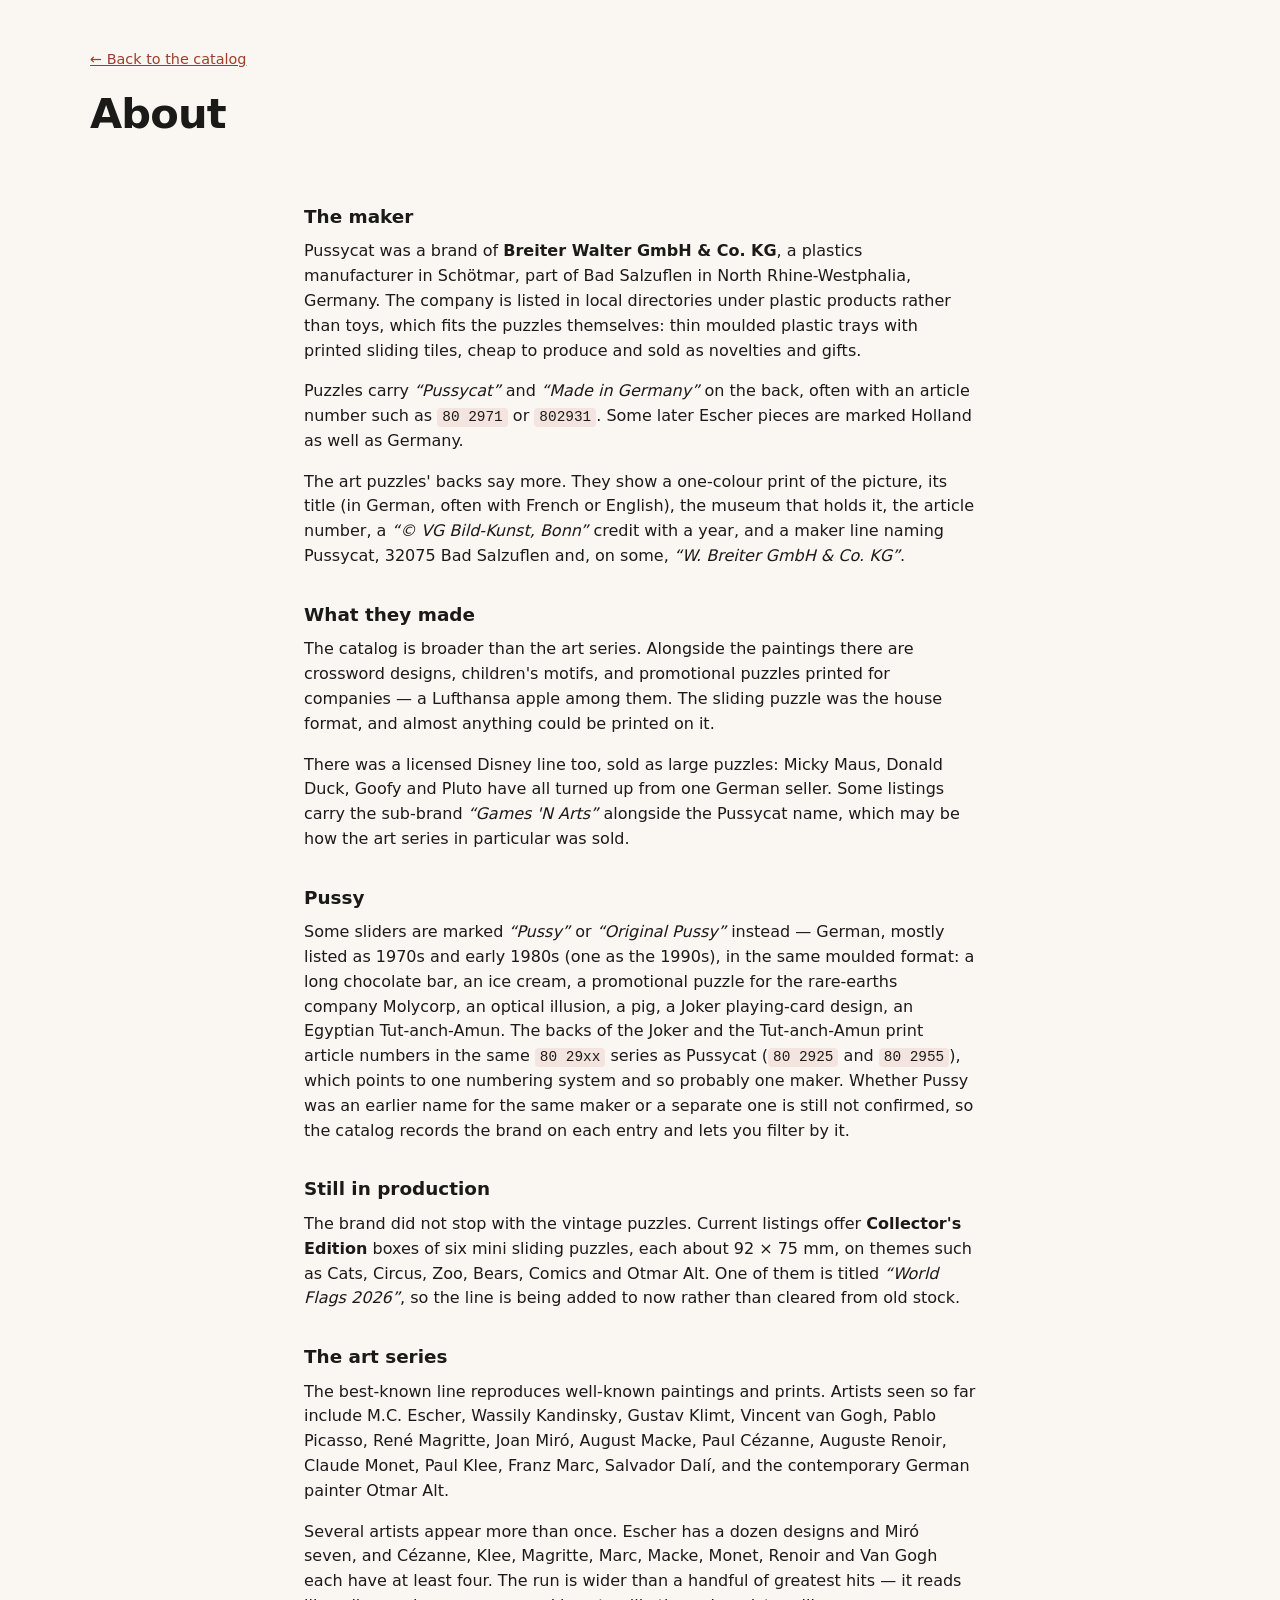
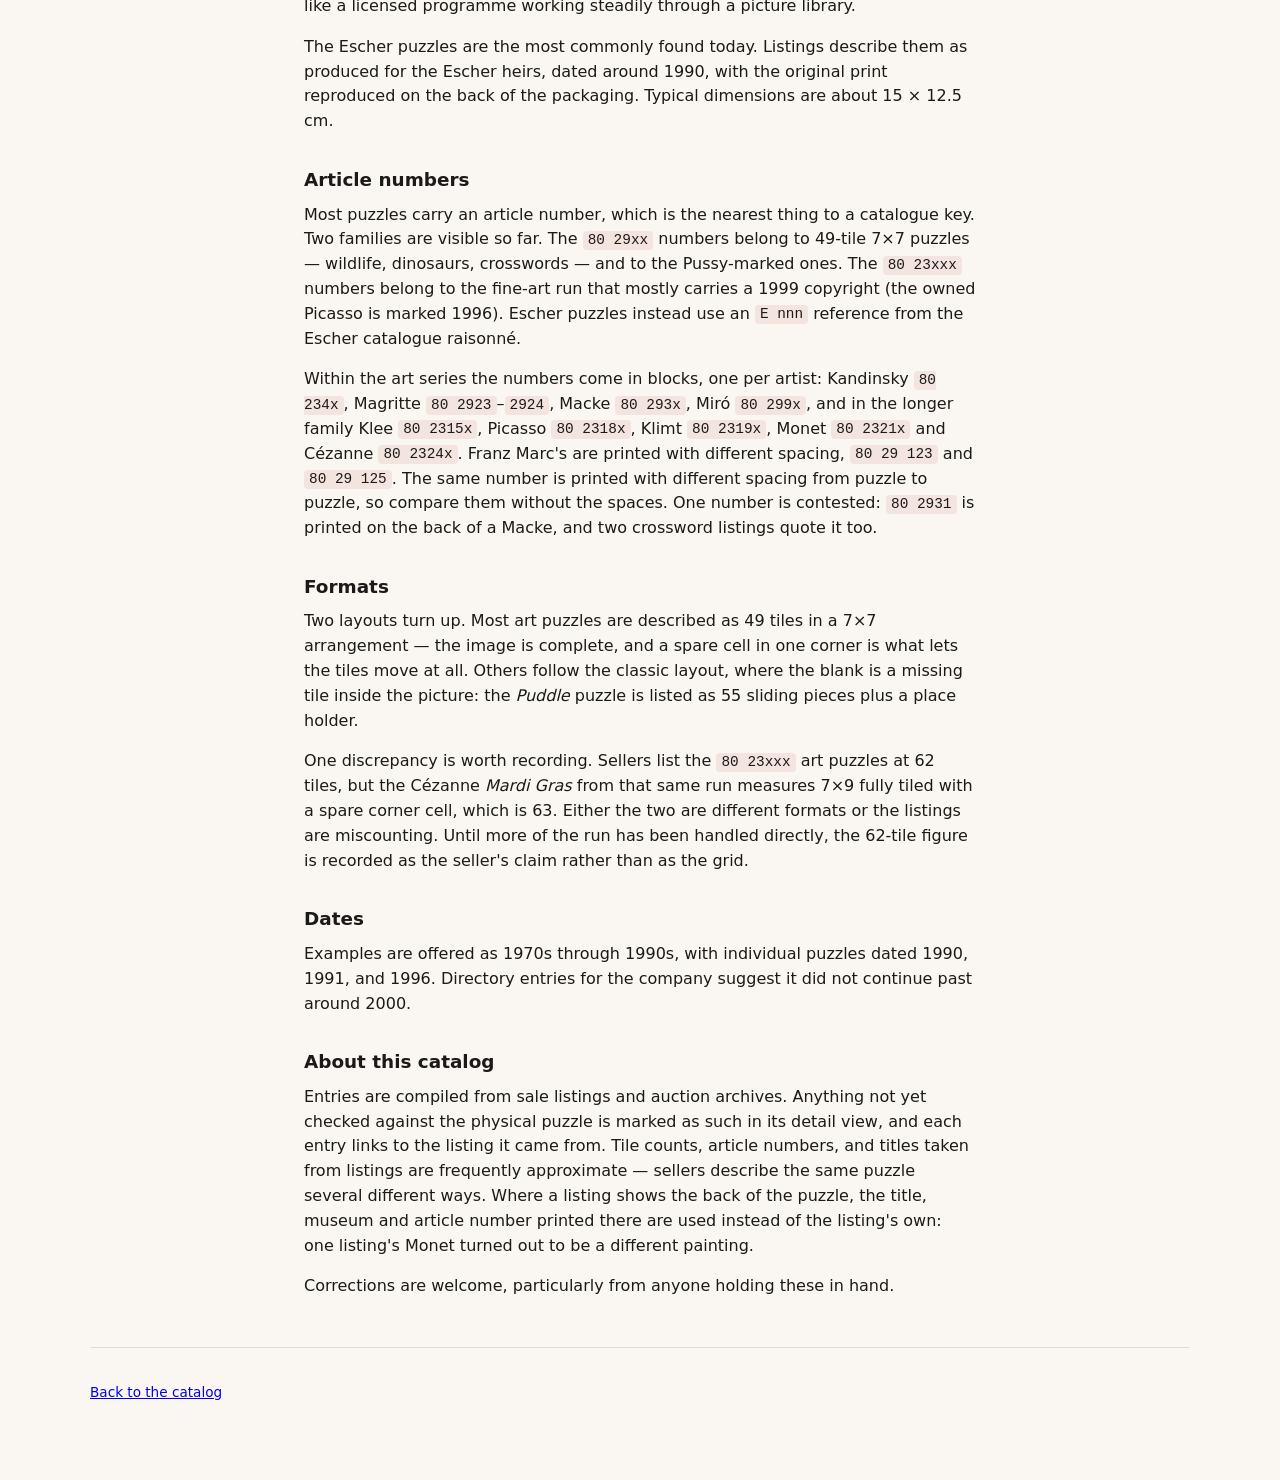
==== commit 2a6ef427: "docs(about): what the back photos show; drop an unsupported note (#15) Co-Authored-By: Claude Sonnet" ====
--- a/src/about.html
+++ b/src/about.html
@@ -29,6 +29,13 @@
       <code>802931</code>. Some later Escher pieces are marked Holland as well
       as Germany.
     </p>
+    <p>
+      The art puzzles' backs say more. They show a one-colour print of the
+      picture, its title (in German, often with French or English), the museum
+      that holds it, the article number, a <q>© VG Bild-Kunst, Bonn</q> credit
+      with a year, and a maker line naming Pussycat, 32075 Bad Salzuflen and,
+      on some, <q>W. Breiter GmbH &amp; Co. KG</q>.
+    </p>
 
     <h2>What they made</h2>
     <p>
@@ -47,11 +54,16 @@
     <h2>Pussy</h2>
     <p>
       Some sliders are marked <q>Pussy</q> or <q>Original Pussy</q> instead —
-      German, from the 1970s and early 1980s, in the same moulded format: a
-      long chocolate bar, an ice cream, a promotional puzzle for the
-      rare-earths company Molycorp, an optical illusion. Whether Pussy was an
-      earlier name for the same maker or a separate one is not yet known, so
-      the catalog records the brand on each entry and lets you filter by it.
+      German, mostly listed as 1970s and early 1980s (one as the 1990s), in the
+      same moulded format: a long chocolate bar, an ice cream, a promotional
+      puzzle for the rare-earths company Molycorp, an optical illusion, a pig,
+      a Joker playing-card design, an Egyptian Tut-anch-Amun. The backs of the
+      Joker and the Tut-anch-Amun print article numbers in the same
+      <code>80&nbsp;29xx</code> series as Pussycat (<code>80 2925</code> and
+      <code>80 2955</code>), which points to one numbering system and so
+      probably one maker. Whether Pussy was an earlier name for the same maker
+      or a separate one is still not confirmed, so the catalog records the
+      brand on each entry and lets you filter by it.
     </p>
 
     <h2>Still in production</h2>
@@ -73,8 +85,9 @@
       Dalí, and the contemporary German painter Otmar Alt.
     </p>
     <p>
-      Several artists appear more than once. Miró and Magritte each have at
-      least three separate designs, and the Renoirs alone run to four. The run
+      Several artists appear more than once. Escher has a dozen designs and
+      Miró seven, and Cézanne, Klee, Magritte, Marc, Macke, Monet, Renoir and
+      Van Gogh each have at least four. The run
       is wider than a handful of greatest hits — it reads like a licensed
       programme working steadily through a picture library.
     </p>
@@ -89,12 +102,24 @@
     <p>
       Most puzzles carry an article number, which is the nearest thing to a
       catalogue key. Two families are visible so far. The <code>80&nbsp;29xx</code>
-      numbers belong to 49-tile 7×7 puzzles — wildlife, dinosaurs, crosswords.
-      The <code>80&nbsp;23xxx</code> numbers belong to the fine-art run that
-      mostly carries a 1999 copyright: Cézanne, Monet, Klee, Picasso (the owned
+      numbers belong to 49-tile 7×7 puzzles — wildlife, dinosaurs, crosswords —
+      and to the Pussy-marked ones. The <code>80&nbsp;23xxx</code> numbers belong
+      to the fine-art run that mostly carries a 1999 copyright (the owned
       Picasso is marked 1996). Escher puzzles
       instead use an <code>E&nbsp;nnn</code> reference from the Escher
       catalogue raisonné.
+    </p>
+    <p>
+      Within the art series the numbers come in blocks, one per artist:
+      Kandinsky <code>80 234x</code>, Magritte <code>80 2923</code>–<code>2924</code>,
+      Macke <code>80 293x</code>, Miró <code>80 299x</code>, and in the longer
+      family Klee <code>80 2315x</code>, Picasso <code>80 2318x</code>, Klimt
+      <code>80 2319x</code>, Monet <code>80 2321x</code> and Cézanne
+      <code>80 2324x</code>. Franz Marc's are printed with different spacing,
+      <code>80 29 123</code> and <code>80 29 125</code>. The same number is
+      printed with different spacing from puzzle to puzzle, so compare them
+      without the spaces. One number is contested: <code>80 2931</code> is
+      printed on the back of a Macke, and two crossword listings quote it too.
     </p>
 
     <h2>Formats</h2>
@@ -129,6 +154,9 @@
       detail view, and each entry links to the listing it came from. Tile
       counts, article numbers, and titles taken from listings are frequently
       approximate — sellers describe the same puzzle several different ways.
+      Where a listing shows the back of the puzzle, the title, museum and
+      article number printed there are used instead of the listing's own: one
+      listing's Monet turned out to be a different painting.
     </p>
     <p>
       Corrections are welcome, particularly from anyone holding these in hand.
--- a/src/assets/css/style.css
+++ b/src/assets/css/style.css
@@ -716,6 +716,34 @@
 }
 .annoedit__empty { color: var(--ink-soft); font-size: 0.9rem; margin: 0 0 0.75rem; }
 
+.annoedit__compare {
+  display: grid;
+  grid-template-columns: repeat(auto-fit, minmax(12rem, 1fr));
+  gap: 0.9rem;
+  margin-bottom: 0.75rem;
+}
+.annoedit__compare-item { margin: 0; display: flex; flex-direction: column; gap: 0.35rem; }
+.annoedit__compare-item img {
+  width: 100%;
+  max-height: 20rem;
+  object-fit: contain;
+  border-radius: 6px;
+  border: 1px solid var(--line);
+  background: var(--paper);
+}
+.annoedit__compare-item figcaption { font-size: 0.8rem; color: var(--ink-soft); }
+.annoedit__filter { display: flex; flex-direction: column; gap: 0.4rem; }
+.annoedit__slider {
+  display: grid;
+  grid-template-columns: 6.5rem 1fr 3.5rem;
+  align-items: center;
+  gap: 0.6rem;
+}
+.annoedit__slider .field__label { margin: 0; }
+.annoedit__slider input { accent-color: var(--accent); }
+.annoedit__slider output { font-variant-numeric: tabular-nums; text-align: right; font-size: 0.85rem; }
+.annoedit__filter .annoedit__btn { align-self: flex-start; }
+
 /* Play mode ---------------------------------------------------------------- */
 
 .play-button {
@@ -731,7 +759,14 @@
 }
 .play-button:focus-visible { outline: 3px solid var(--accent); outline-offset: 2px; }
 
-.play { display: flex; flex-direction: column; align-items: flex-start; gap: 0.75rem; max-width: 100%; }
+.play {
+  display: flex;
+  flex-direction: column;
+  align-items: flex-start;
+  gap: 0.75rem;
+  max-width: 100%;
+  /* --art-filter is set inline from the entry (Puzzle.artFilter). */
+}
 
 .play__header {
   display: flex;
@@ -847,6 +882,7 @@
   background-color: var(--accent-soft);
   background-repeat: no-repeat;
   cursor: default;
+  filter: var(--art-filter);
 }
 .play__tile[data-movable] { cursor: pointer; }
 .play__tile:focus-visible { outline: 3px solid var(--accent); outline-offset: -3px; z-index: 1; }
@@ -860,7 +896,7 @@
 .play__picture {
   position: absolute;
   background-size: 100% 100%;
-  filter: grayscale(1);
+  filter: grayscale(1) var(--art-filter);
 }
 .play__spare .play__tile { width: 100%; height: 100%; }
 
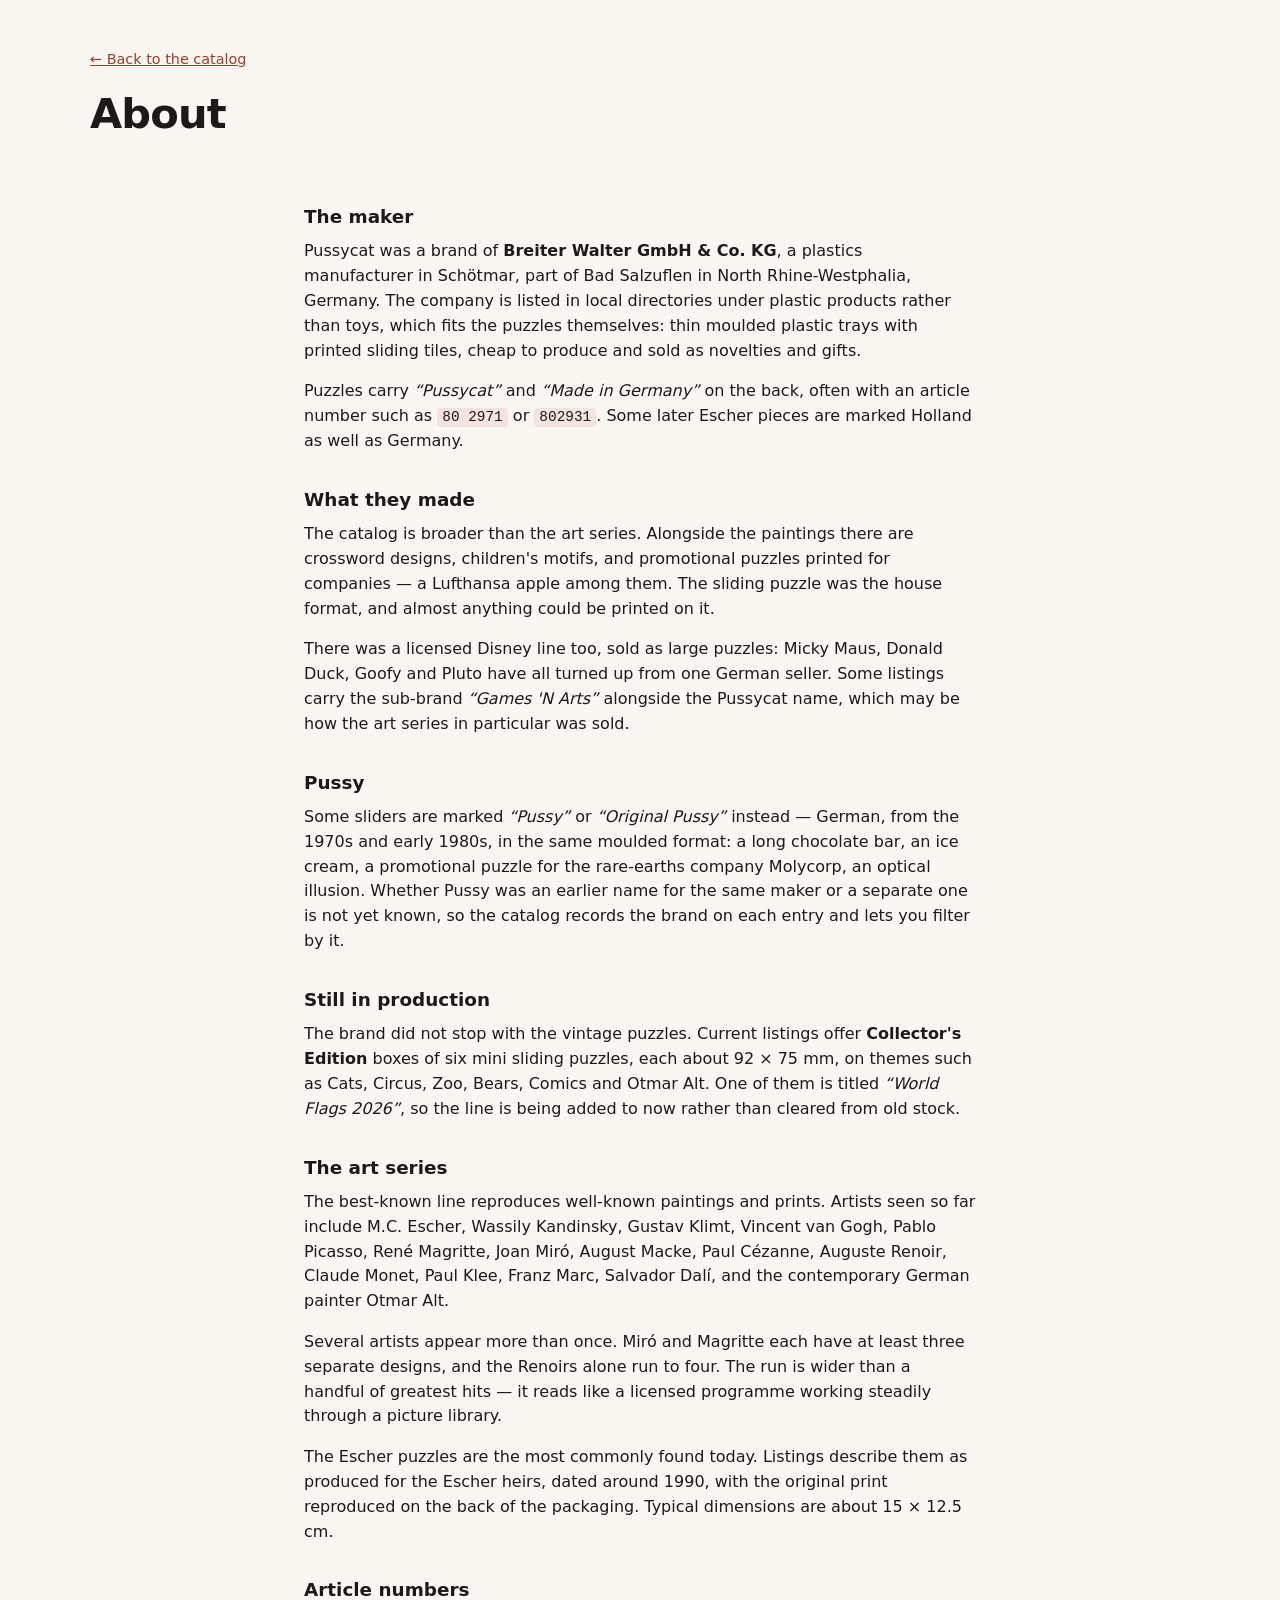
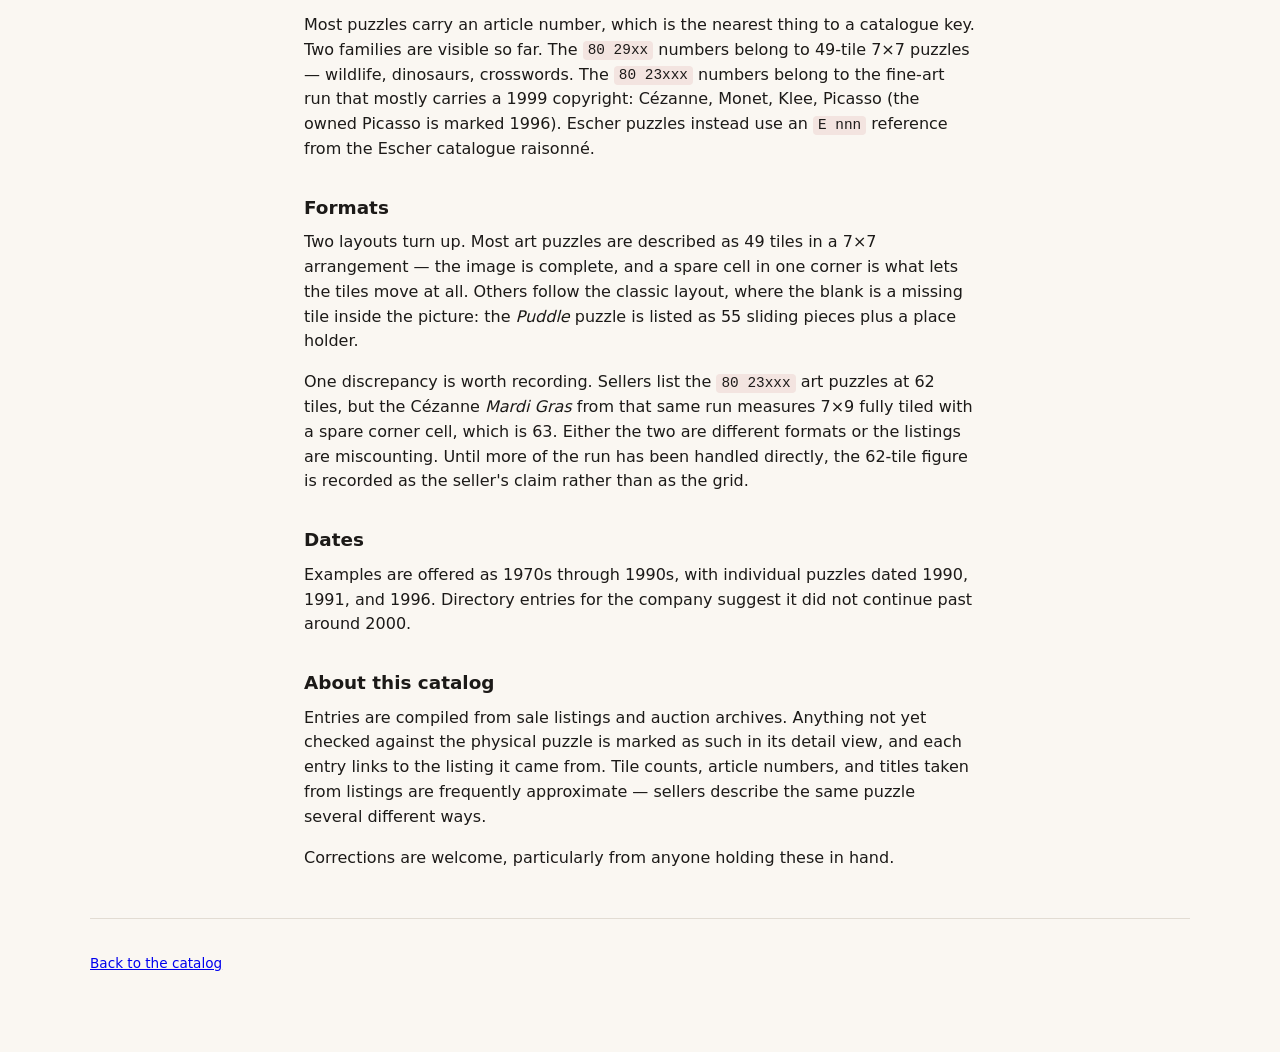
==== commit 699d6e21: "Merge pull request #19 from fractAlbert/main Deploy playable puzzles" ====
--- a/src/about.html
+++ b/src/about.html
@@ -29,13 +29,6 @@
       <code>802931</code>. Some later Escher pieces are marked Holland as well
       as Germany.
     </p>
-    <p>
-      The art puzzles' backs say more. They show a one-colour print of the
-      picture, its title (in German, often with French or English), the museum
-      that holds it, the article number, a <q>© VG Bild-Kunst, Bonn</q> credit
-      with a year, and a maker line naming Pussycat, 32075 Bad Salzuflen and,
-      on some, <q>W. Breiter GmbH &amp; Co. KG</q>.
-    </p>
 
     <h2>What they made</h2>
     <p>
@@ -54,16 +47,11 @@
     <h2>Pussy</h2>
     <p>
       Some sliders are marked <q>Pussy</q> or <q>Original Pussy</q> instead —
-      German, mostly listed as 1970s and early 1980s (one as the 1990s), in the
-      same moulded format: a long chocolate bar, an ice cream, a promotional
-      puzzle for the rare-earths company Molycorp, an optical illusion, a pig,
-      a Joker playing-card design, an Egyptian Tut-anch-Amun. The backs of the
-      Joker and the Tut-anch-Amun print article numbers in the same
-      <code>80&nbsp;29xx</code> series as Pussycat (<code>80 2925</code> and
-      <code>80 2955</code>), which points to one numbering system and so
-      probably one maker. Whether Pussy was an earlier name for the same maker
-      or a separate one is still not confirmed, so the catalog records the
-      brand on each entry and lets you filter by it.
+      German, from the 1970s and early 1980s, in the same moulded format: a
+      long chocolate bar, an ice cream, a promotional puzzle for the
+      rare-earths company Molycorp, an optical illusion. Whether Pussy was an
+      earlier name for the same maker or a separate one is not yet known, so
+      the catalog records the brand on each entry and lets you filter by it.
     </p>
 
     <h2>Still in production</h2>
@@ -85,9 +73,8 @@
       Dalí, and the contemporary German painter Otmar Alt.
     </p>
     <p>
-      Several artists appear more than once. Escher has a dozen designs and
-      Miró seven, and Cézanne, Klee, Magritte, Marc, Macke, Monet, Renoir and
-      Van Gogh each have at least four. The run
+      Several artists appear more than once. Miró and Magritte each have at
+      least three separate designs, and the Renoirs alone run to four. The run
       is wider than a handful of greatest hits — it reads like a licensed
       programme working steadily through a picture library.
     </p>
@@ -102,24 +89,12 @@
     <p>
       Most puzzles carry an article number, which is the nearest thing to a
       catalogue key. Two families are visible so far. The <code>80&nbsp;29xx</code>
-      numbers belong to 49-tile 7×7 puzzles — wildlife, dinosaurs, crosswords —
-      and to the Pussy-marked ones. The <code>80&nbsp;23xxx</code> numbers belong
-      to the fine-art run that mostly carries a 1999 copyright (the owned
+      numbers belong to 49-tile 7×7 puzzles — wildlife, dinosaurs, crosswords.
+      The <code>80&nbsp;23xxx</code> numbers belong to the fine-art run that
+      mostly carries a 1999 copyright: Cézanne, Monet, Klee, Picasso (the owned
       Picasso is marked 1996). Escher puzzles
       instead use an <code>E&nbsp;nnn</code> reference from the Escher
       catalogue raisonné.
-    </p>
-    <p>
-      Within the art series the numbers come in blocks, one per artist:
-      Kandinsky <code>80 234x</code>, Magritte <code>80 2923</code>–<code>2924</code>,
-      Macke <code>80 293x</code>, Miró <code>80 299x</code>, and in the longer
-      family Klee <code>80 2315x</code>, Picasso <code>80 2318x</code>, Klimt
-      <code>80 2319x</code>, Monet <code>80 2321x</code> and Cézanne
-      <code>80 2324x</code>. Franz Marc's are printed with different spacing,
-      <code>80 29 123</code> and <code>80 29 125</code>. The same number is
-      printed with different spacing from puzzle to puzzle, so compare them
-      without the spaces. One number is contested: <code>80 2931</code> is
-      printed on the back of a Macke, and two crossword listings quote it too.
     </p>
 
     <h2>Formats</h2>
@@ -154,9 +129,6 @@
       detail view, and each entry links to the listing it came from. Tile
       counts, article numbers, and titles taken from listings are frequently
       approximate — sellers describe the same puzzle several different ways.
-      Where a listing shows the back of the puzzle, the title, museum and
-      article number printed there are used instead of the listing's own: one
-      listing's Monet turned out to be a different painting.
     </p>
     <p>
       Corrections are welcome, particularly from anyone holding these in hand.
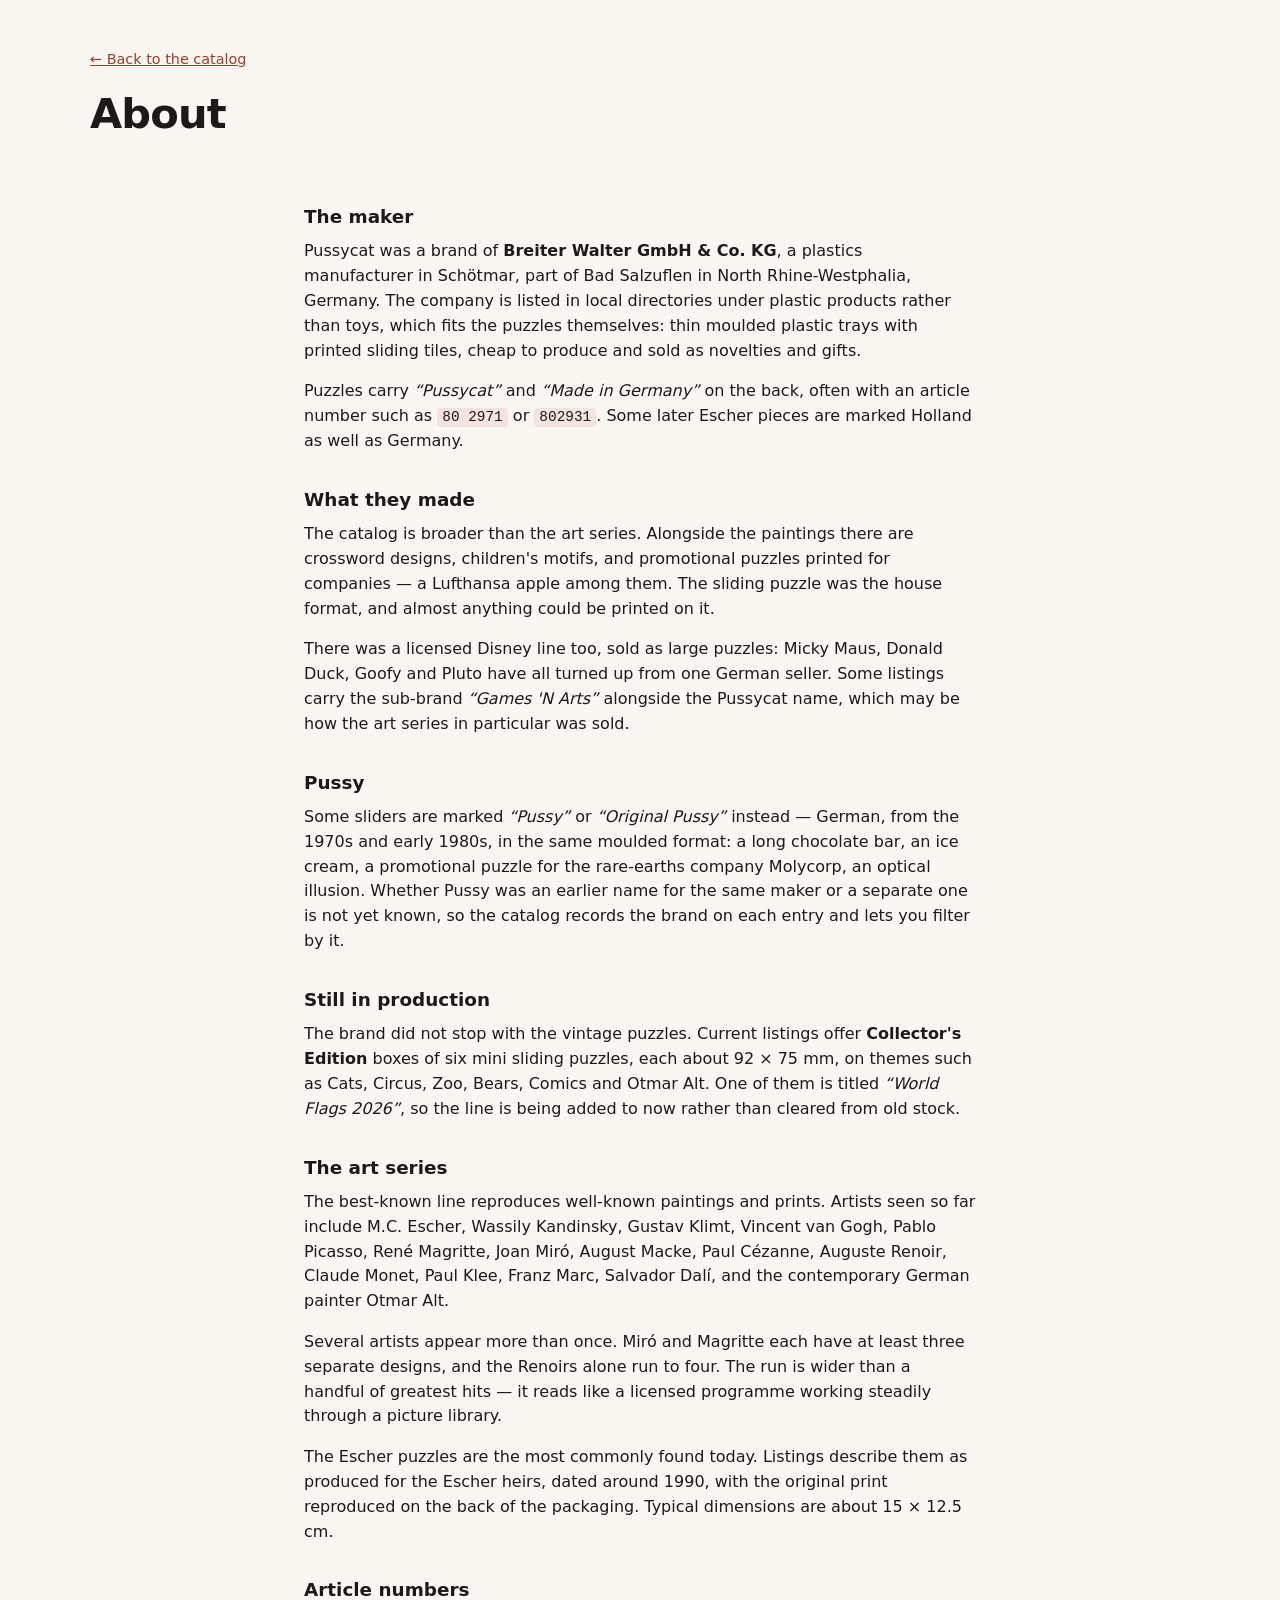
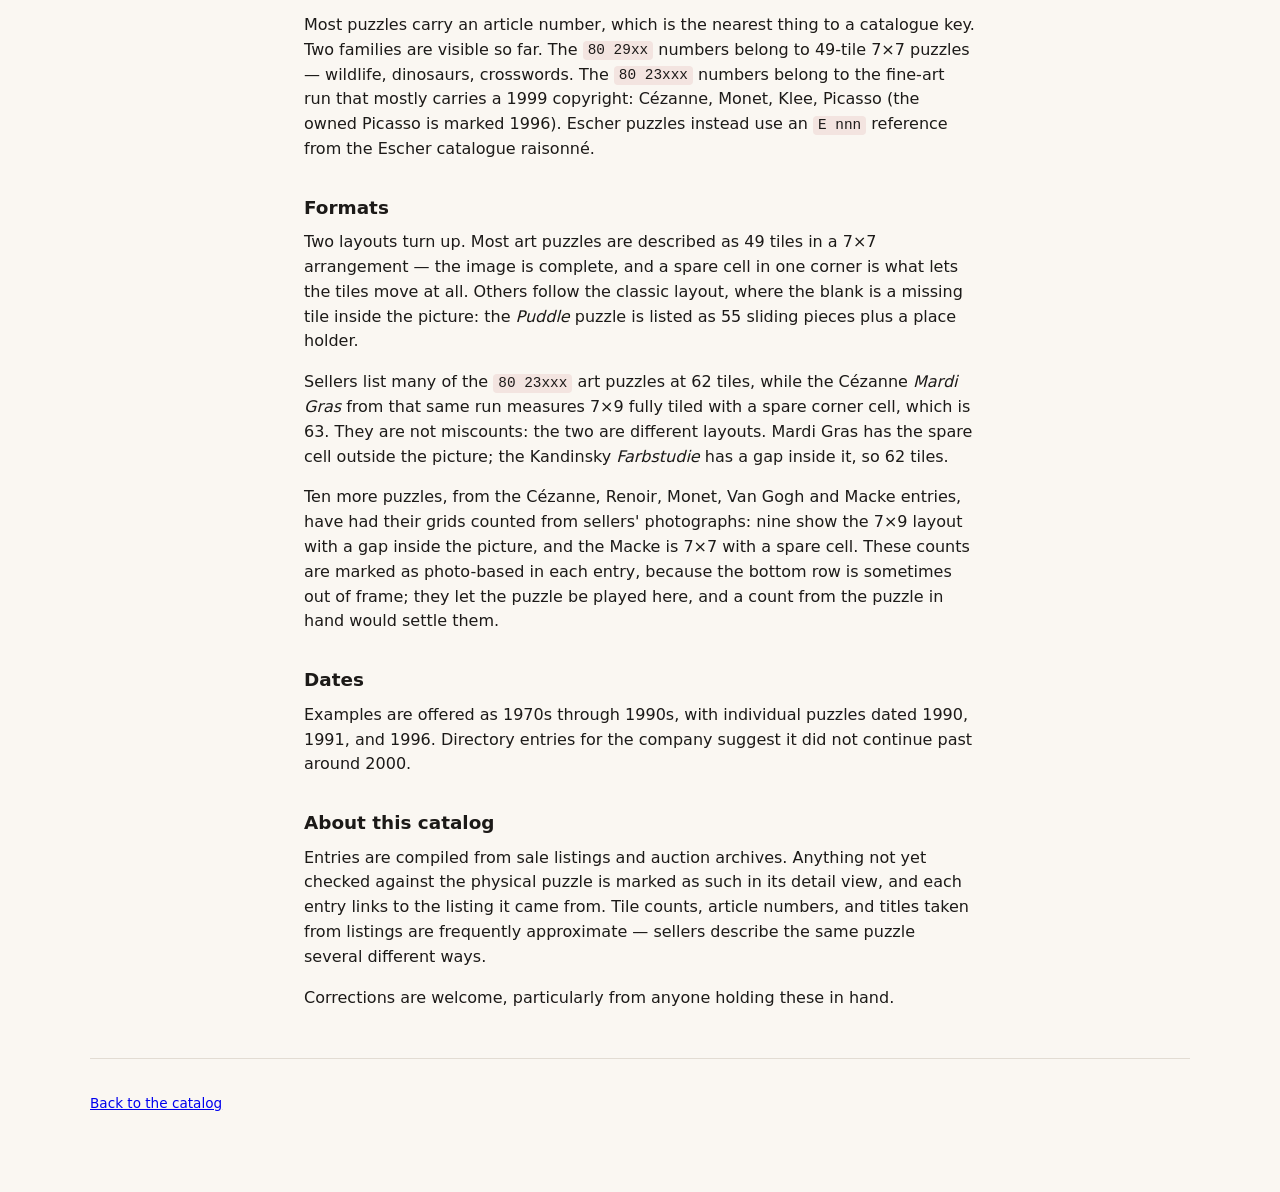
==== commit acafd039: "feat(data): grids counted from listing photos for 10 puzzles; 10 more playable Co-Authored-By: Claud" ====
--- a/src/about.html
+++ b/src/about.html
@@ -106,13 +106,20 @@
       puzzle is listed as 55 sliding pieces plus a place holder.
     </p>
     <p>
-      One discrepancy is worth recording. Sellers list the
-      <code>80&nbsp;23xxx</code> art puzzles at 62 tiles, but the Cézanne
-      <em>Mardi Gras</em> from that same run measures 7×9 fully tiled with a
-      spare corner cell, which is 63. Either the two are different formats or
-      the listings are miscounting. Until more of the run has been handled
-      directly, the 62-tile figure is recorded as the seller's claim rather
-      than as the grid.
+      Sellers list many of the <code>80&nbsp;23xxx</code> art puzzles at 62
+      tiles, while the Cézanne <em>Mardi Gras</em> from that same run measures
+      7×9 fully tiled with a spare corner cell, which is 63. They are not
+      miscounts: the two are different layouts. Mardi Gras has the spare cell
+      outside the picture; the Kandinsky <em>Farbstudie</em> has a gap inside
+      it, so 62 tiles.
+    </p>
+    <p>
+      Ten more puzzles, from the Cézanne, Renoir, Monet, Van Gogh and Macke
+      entries, have had their grids counted from sellers' photographs: nine
+      show the 7×9 layout with a gap inside the picture, and the Macke is 7×7
+      with a spare cell. These counts are marked as photo-based in each entry,
+      because the bottom row is sometimes out of frame; they let the puzzle be
+      played here, and a count from the puzzle in hand would settle them.
     </p>
 
     <h2>Dates</h2>
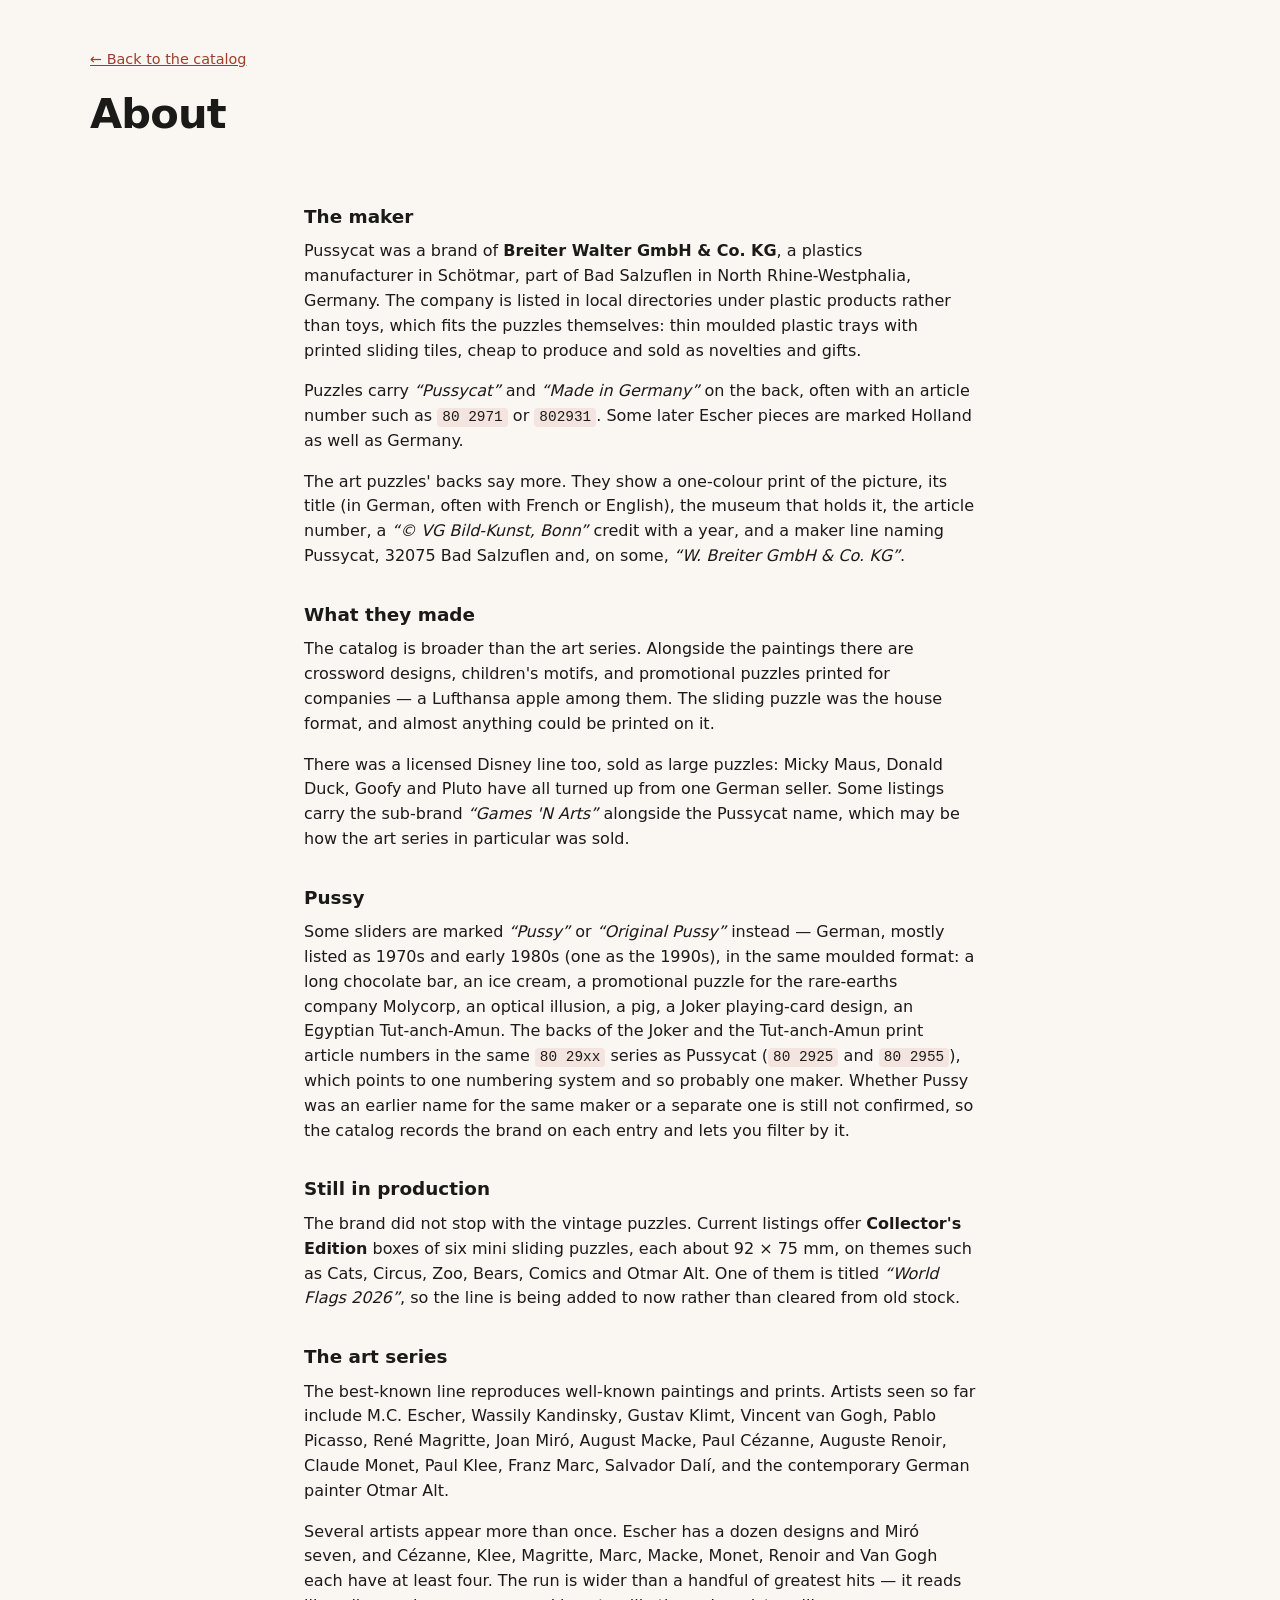
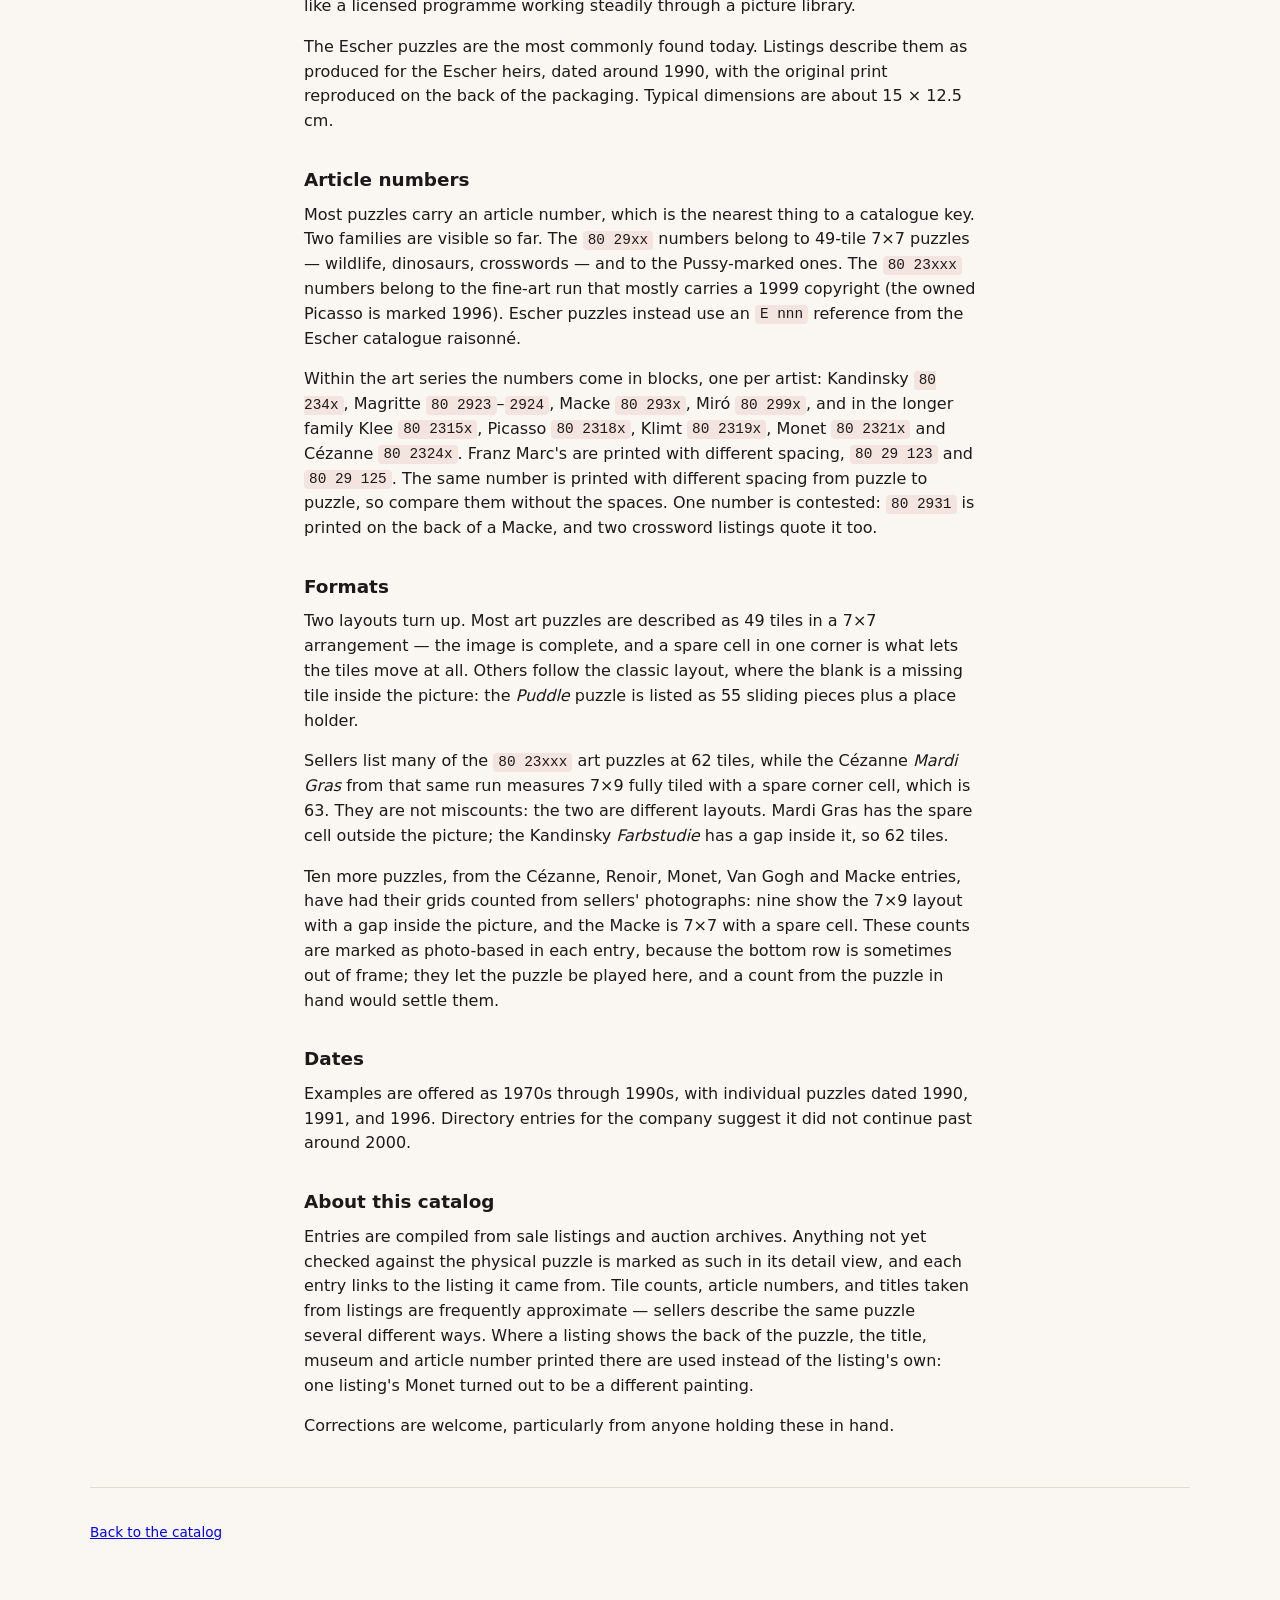
==== commit f573fa36: "fix(data): land the back photos and About updates that missed PR #18 (#15) PR #18 had already merged" ====
--- a/src/about.html
+++ b/src/about.html
@@ -29,6 +29,13 @@
       <code>802931</code>. Some later Escher pieces are marked Holland as well
       as Germany.
     </p>
+    <p>
+      The art puzzles' backs say more. They show a one-colour print of the
+      picture, its title (in German, often with French or English), the museum
+      that holds it, the article number, a <q>© VG Bild-Kunst, Bonn</q> credit
+      with a year, and a maker line naming Pussycat, 32075 Bad Salzuflen and,
+      on some, <q>W. Breiter GmbH &amp; Co. KG</q>.
+    </p>
 
     <h2>What they made</h2>
     <p>
@@ -47,11 +54,16 @@
     <h2>Pussy</h2>
     <p>
       Some sliders are marked <q>Pussy</q> or <q>Original Pussy</q> instead —
-      German, from the 1970s and early 1980s, in the same moulded format: a
-      long chocolate bar, an ice cream, a promotional puzzle for the
-      rare-earths company Molycorp, an optical illusion. Whether Pussy was an
-      earlier name for the same maker or a separate one is not yet known, so
-      the catalog records the brand on each entry and lets you filter by it.
+      German, mostly listed as 1970s and early 1980s (one as the 1990s), in the
+      same moulded format: a long chocolate bar, an ice cream, a promotional
+      puzzle for the rare-earths company Molycorp, an optical illusion, a pig,
+      a Joker playing-card design, an Egyptian Tut-anch-Amun. The backs of the
+      Joker and the Tut-anch-Amun print article numbers in the same
+      <code>80&nbsp;29xx</code> series as Pussycat (<code>80 2925</code> and
+      <code>80 2955</code>), which points to one numbering system and so
+      probably one maker. Whether Pussy was an earlier name for the same maker
+      or a separate one is still not confirmed, so the catalog records the
+      brand on each entry and lets you filter by it.
     </p>
 
     <h2>Still in production</h2>
@@ -73,8 +85,9 @@
       Dalí, and the contemporary German painter Otmar Alt.
     </p>
     <p>
-      Several artists appear more than once. Miró and Magritte each have at
-      least three separate designs, and the Renoirs alone run to four. The run
+      Several artists appear more than once. Escher has a dozen designs and
+      Miró seven, and Cézanne, Klee, Magritte, Marc, Macke, Monet, Renoir and
+      Van Gogh each have at least four. The run
       is wider than a handful of greatest hits — it reads like a licensed
       programme working steadily through a picture library.
     </p>
@@ -89,12 +102,24 @@
     <p>
       Most puzzles carry an article number, which is the nearest thing to a
       catalogue key. Two families are visible so far. The <code>80&nbsp;29xx</code>
-      numbers belong to 49-tile 7×7 puzzles — wildlife, dinosaurs, crosswords.
-      The <code>80&nbsp;23xxx</code> numbers belong to the fine-art run that
-      mostly carries a 1999 copyright: Cézanne, Monet, Klee, Picasso (the owned
+      numbers belong to 49-tile 7×7 puzzles — wildlife, dinosaurs, crosswords —
+      and to the Pussy-marked ones. The <code>80&nbsp;23xxx</code> numbers belong
+      to the fine-art run that mostly carries a 1999 copyright (the owned
       Picasso is marked 1996). Escher puzzles
       instead use an <code>E&nbsp;nnn</code> reference from the Escher
       catalogue raisonné.
+    </p>
+    <p>
+      Within the art series the numbers come in blocks, one per artist:
+      Kandinsky <code>80 234x</code>, Magritte <code>80 2923</code>–<code>2924</code>,
+      Macke <code>80 293x</code>, Miró <code>80 299x</code>, and in the longer
+      family Klee <code>80 2315x</code>, Picasso <code>80 2318x</code>, Klimt
+      <code>80 2319x</code>, Monet <code>80 2321x</code> and Cézanne
+      <code>80 2324x</code>. Franz Marc's are printed with different spacing,
+      <code>80 29 123</code> and <code>80 29 125</code>. The same number is
+      printed with different spacing from puzzle to puzzle, so compare them
+      without the spaces. One number is contested: <code>80 2931</code> is
+      printed on the back of a Macke, and two crossword listings quote it too.
     </p>
 
     <h2>Formats</h2>
@@ -136,6 +161,9 @@
       detail view, and each entry links to the listing it came from. Tile
       counts, article numbers, and titles taken from listings are frequently
       approximate — sellers describe the same puzzle several different ways.
+      Where a listing shows the back of the puzzle, the title, museum and
+      article number printed there are used instead of the listing's own: one
+      listing's Monet turned out to be a different painting.
     </p>
     <p>
       Corrections are welcome, particularly from anyone holding these in hand.
--- a/src/assets/css/style.css
+++ b/src/assets/css/style.css
@@ -902,3 +902,66 @@
 
 .play__status { min-height: 1.5rem; margin: 0; }
 .play__solved { margin: 0; font-weight: 700; color: var(--accent); }
+
+/* To do page ---------------------------------------------------------------- */
+
+.todo { max-width: 52rem; }
+
+.todo__section { margin: 0 0 1.25rem; border-bottom: 1px solid var(--line); padding-bottom: 0.75rem; }
+
+.todo__summary {
+  display: flex;
+  align-items: baseline;
+  gap: 0.6rem;
+  cursor: pointer;
+  list-style-position: outside;
+}
+
+.todo__heading { margin: 0; font-size: 1.05rem; display: inline; }
+
+.todo__count {
+  font-size: 0.8rem;
+  color: var(--ink-soft);
+  border: 1px solid var(--line);
+  border-radius: 999px;
+  padding: 0 0.5rem;
+}
+
+.todo__help { margin: 0.5rem 0 0.6rem; font-size: 0.88rem; color: var(--ink-soft); }
+.todo__none { margin: 0; font-size: 0.88rem; color: var(--ink-soft); }
+
+.todo__list { list-style: none; margin: 0; padding: 0; }
+
+.todo__item {
+  display: grid;
+  grid-template-columns: minmax(12rem, 20rem) 1fr;
+  gap: 0.1rem 1rem;
+  padding: 0.3rem 0.4rem;
+  font-size: 0.88rem;
+  border-radius: 4px;
+}
+
+.todo__item:hover { background: var(--accent-soft); }
+
+.todo__open {
+  font: inherit;
+  color: inherit;
+  text-align: left;
+  background: none;
+  border: 0;
+  padding: 0;
+  cursor: pointer;
+  display: block;
+}
+
+.todo__open:hover .todo__name { text-decoration: underline; }
+.todo__open:focus-visible { outline: 2px solid var(--accent); outline-offset: 2px; }
+
+.todo__name { display: block; font-weight: 600; }
+.todo__artist { display: block; font-size: 0.75rem; color: var(--ink-soft); }
+.todo__notes { font-size: 0.8rem; color: var(--ink-soft); align-self: center; }
+.todo__notes a { color: var(--accent); }
+
+@media (max-width: 640px) {
+  .todo__item { grid-template-columns: 1fr; }
+}
